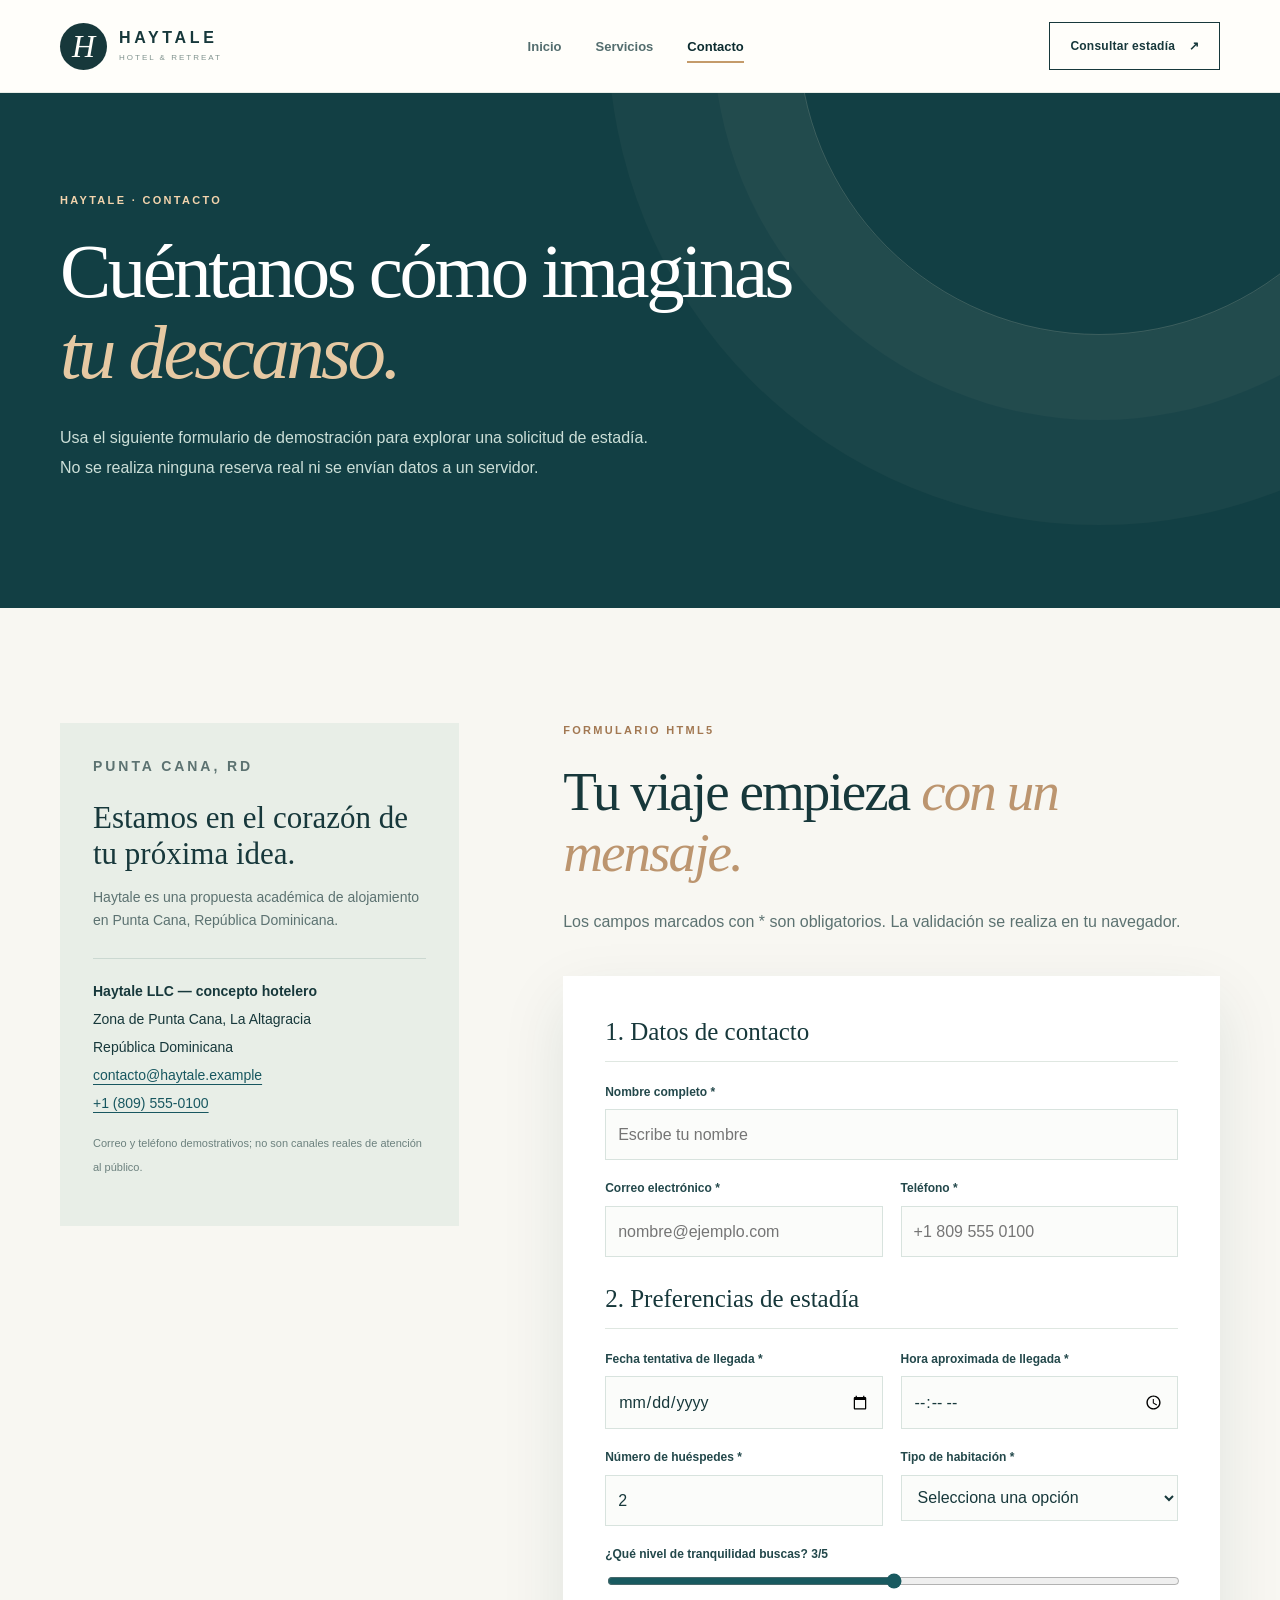
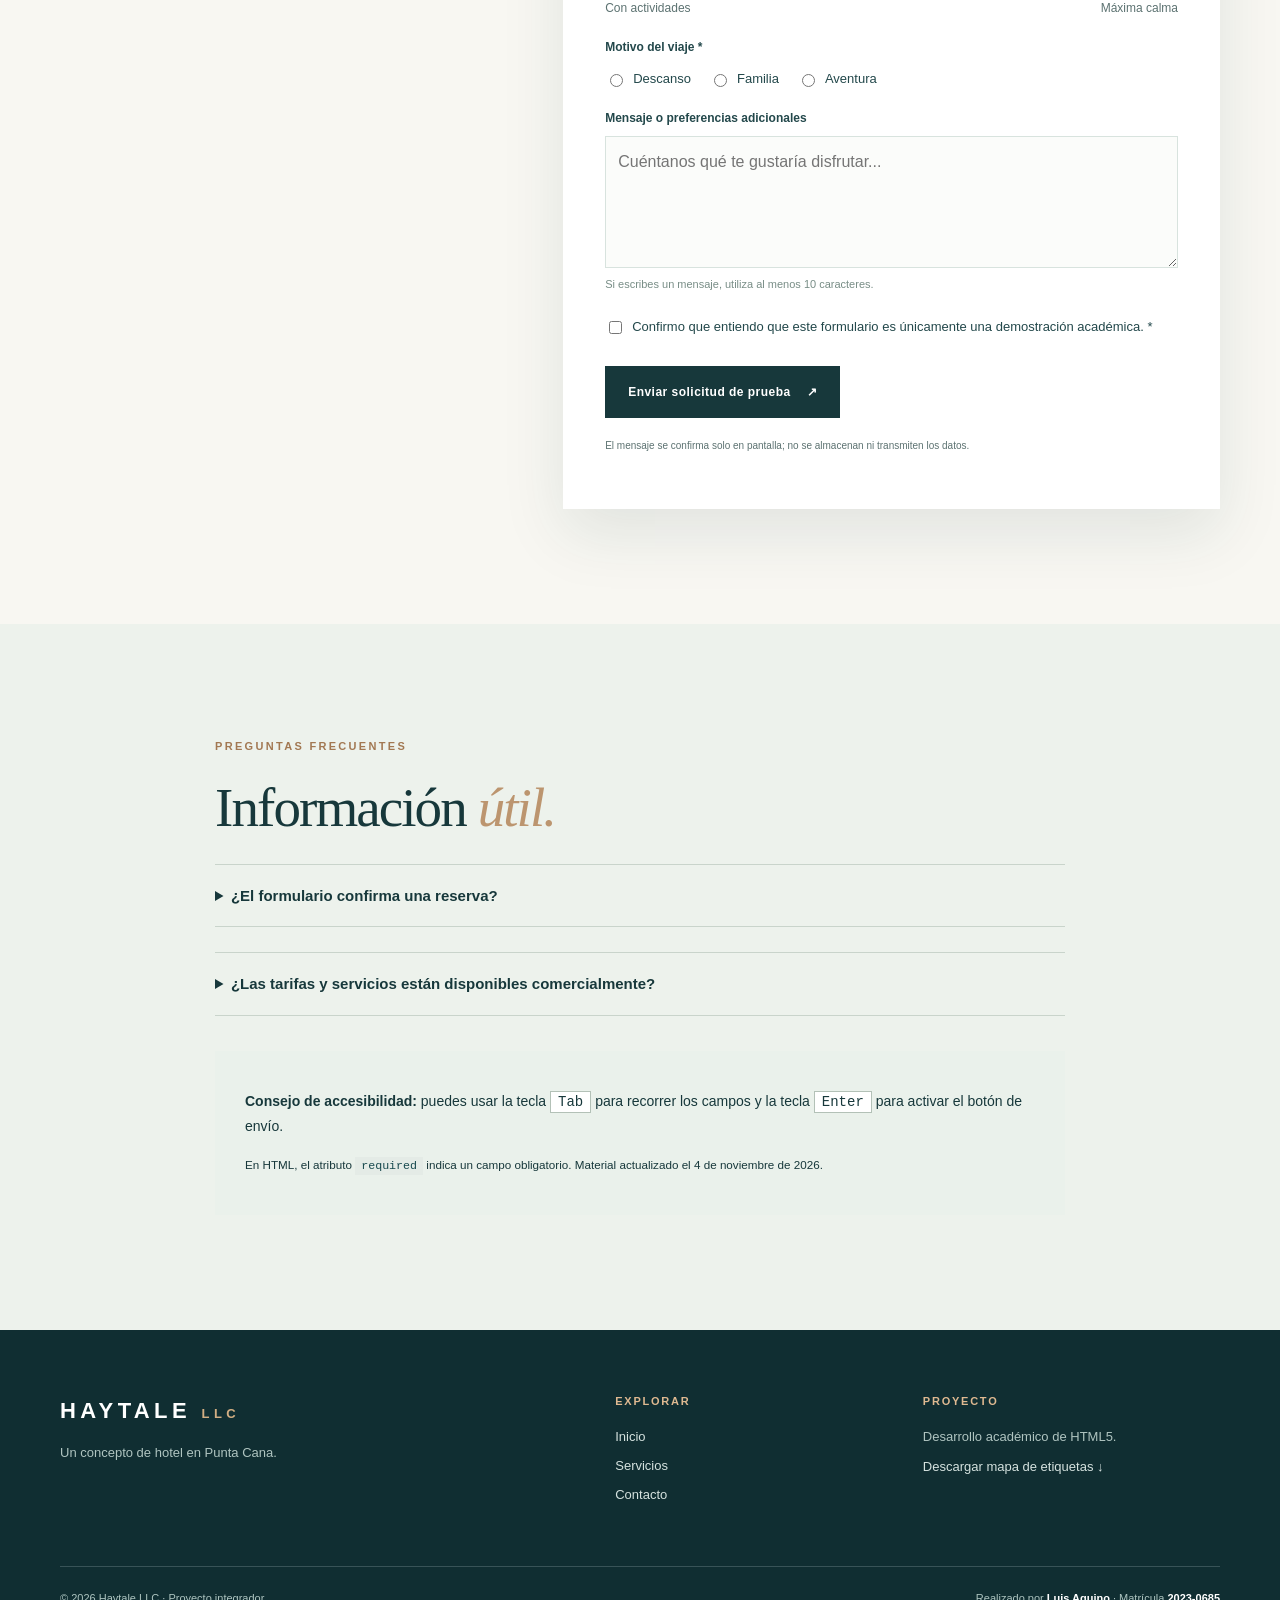
==== contacto.html @ 074941f6 "Implementar formulario HTML5 completo y validación nativa" ====
<!DOCTYPE html>
<html lang="es">
<head>
  <meta charset="UTF-8">
  <meta name="viewport" content="width=device-width, initial-scale=1.0">
  <meta name="description" content="Conoce la ubicación conceptual de Haytale LLC en Punta Cana y completa un formulario HTML5 de solicitud de estadía de demostración.">
  <title>Contacto y solicitudes | Haytale LLC</title>
  <link rel="icon" href="assets/favicon.svg" type="image/svg+xml">
  <link rel="stylesheet" href="styles.css">
  <script src="script.js" defer></script>
</head>
<body>
  <a class="skip-link" href="#contenido">Saltar al contenido</a>
  <header class="site-header">
    <div class="header-inner container">
      <a class="brand" href="index.html" aria-label="Haytale LLC, ir al inicio">
        <span class="brand-mark" aria-hidden="true">H</span>
        <span class="brand-words"><span>HAYTALE</span><small>HOTEL &amp; RETREAT</small></span>
      </a>
      <nav aria-label="Navegación principal">
        <ul class="nav-list">
          <li><a href="index.html">Inicio</a></li>
          <li><a href="servicios.html">Servicios</a></li>
          <li><a href="contacto.html" aria-current="page">Contacto</a></li>
        </ul>
      </nav>
      <a class="header-cta" href="contacto.html#solicitud">Consultar estadía <span aria-hidden="true">↗</span></a>
    </div>
  </header>

  <main id="contenido">
    <section class="page-hero" aria-labelledby="titulo-contacto">
      <div class="container">
        <p class="eyebrow eyebrow-light">HAYTALE · CONTACTO</p>
        <h1 id="titulo-contacto">Cuéntanos cómo imaginas<br><em>tu descanso.</em></h1>
        <p>Usa el siguiente formulario de demostración para explorar una solicitud de estadía. No se realiza ninguna reserva real ni se envían datos a un servidor.</p>
      </div>
    </section>

    <section class="section-pad" id="solicitud" aria-labelledby="titulo-solicitud">
      <div class="container contact-layout">
        <aside class="contact-aside" aria-labelledby="titulo-datos">
          <p class="eyebrow">PUNTA CANA, RD</p>
          <h2 id="titulo-datos">Estamos en el corazón de tu próxima idea.</h2>
          <p>Haytale es una propuesta académica de alojamiento en Punta Cana, República Dominicana.</p>
          <address>
            <strong>Haytale LLC — concepto hotelero</strong><br>
            Zona de Punta Cana, La Altagracia<br>
            República Dominicana<br>
            <a href="mailto:contacto@haytale.example">contacto@haytale.example</a><br>
            <a href="tel:+18095550100">+1 (809) 555-0100</a>
          </address>
          <p><small>Correo y teléfono demostrativos; no son canales reales de atención al público.</small></p>
        </aside>

        <div>
          <p class="eyebrow">FORMULARIO HTML5</p>
          <h2 class="section-title" id="titulo-solicitud">Tu viaje empieza <em>con un mensaje.</em></h2>
          <p class="section-lead">Los campos marcados con * son obligatorios. La validación se realiza en tu navegador.</p>
          <form class="contact-form" id="formulario-contacto" method="get">
            <fieldset>
              <legend>1. Datos de contacto</legend>
              <div class="form-grid">
                <div class="field full">
                  <label for="nombre">Nombre completo *</label>
                  <input type="text" id="nombre" name="nombre" required minlength="3" maxlength="80" autocomplete="name" placeholder="Escribe tu nombre">
                </div>
                <div class="field">
                  <label for="correo">Correo electrónico *</label>
                  <input type="email" id="correo" name="correo" required autocomplete="email" placeholder="nombre@ejemplo.com">
                </div>
                <div class="field">
                  <label for="telefono">Teléfono *</label>
                  <input type="tel" id="telefono" name="telefono" required pattern="[0-9()+ .-]{7,20}" title="Escribe de 7 a 20 caracteres: números, espacios, paréntesis, puntos, guiones o signo +." autocomplete="tel" placeholder="+1 809 555 0100">
                </div>
              </div>
            </fieldset>

            <fieldset>
              <legend>2. Preferencias de estadía</legend>
              <div class="form-grid">
                <div class="field">
                  <label for="fecha">Fecha tentativa de llegada *</label>
                  <input type="date" id="fecha" name="fecha" required min="2026-11-04">
                </div>
                <div class="field">
                  <label for="hora">Hora aproximada de llegada *</label>
                  <input type="time" id="hora" name="hora" required>
                </div>
                <div class="field">
                  <label for="personas">Número de huéspedes *</label>
                  <input type="number" id="personas" name="personas" required min="1" max="12" value="2">
                </div>
                <div class="field">
                  <label for="habitacion">Tipo de habitación *</label>
                  <select id="habitacion" name="habitacion" required>
                    <option value="">Selecciona una opción</option>
                    <optgroup label="Habitaciones">
                      <option value="clasica">Clásica</option>
                      <option value="vista">Con vista</option>
                    </optgroup>
                    <optgroup label="Espacios familiares">
                      <option value="suite">Suite familiar</option>
                    </optgroup>
                  </select>
                </div>
                <div class="field full">
                  <label for="tranquilidad">¿Qué nivel de tranquilidad buscas? <output id="valor-tranquilidad" for="tranquilidad">3</output>/5</label>
                  <input type="range" id="tranquilidad" name="tranquilidad" min="1" max="5" step="1" value="3">
                  <div class="range-row"><span>Con actividades</span><span>Máxima calma</span></div>
                </div>
                <div class="field full">
                  <span class="field-label">Motivo del viaje *</span>
                  <div class="choice-row">
                    <label for="motivo-descanso"><input type="radio" id="motivo-descanso" name="motivo" value="descanso" required> Descanso</label>
                    <label for="motivo-familia"><input type="radio" id="motivo-familia" name="motivo" value="familia"> Familia</label>
                    <label for="motivo-aventura"><input type="radio" id="motivo-aventura" name="motivo" value="aventura"> Aventura</label>
                  </div>
                </div>
                <div class="field full">
                  <label for="mensaje">Mensaje o preferencias adicionales</label>
                  <textarea id="mensaje" name="mensaje" rows="4" minlength="10" placeholder="Cuéntanos qué te gustaría disfrutar... "></textarea>
                  <span class="field-hint">Si escribes un mensaje, utiliza al menos 10 caracteres.</span>
                </div>
                <div class="field full">
                  <div class="choice-row"><label for="acepto"><input type="checkbox" id="acepto" name="acepto" required> Confirmo que entiendo que este formulario es únicamente una demostración académica. *</label></div>
                </div>
              </div>
            </fieldset>
            <button class="button button-dark" type="submit">Enviar solicitud de prueba <span aria-hidden="true">↗</span></button>
            <p class="form-notice"><small>El mensaje se confirma solo en pantalla; no se almacenan ni transmiten los datos.</small></p>
            <p class="form-status" id="estado-formulario" role="status" aria-live="polite" hidden></p>
          </form>
        </div>
      </div>
    </section>

    <section class="section-pad muted-band" aria-labelledby="titulo-ayuda">
      <div class="container contact-faq">
        <p class="eyebrow">PREGUNTAS FRECUENTES</p>
        <h2 class="section-title" id="titulo-ayuda">Información <em>útil.</em></h2>
        <details>
          <summary>¿El formulario confirma una reserva?</summary>
          <p>No. Este sitio es una demostración académica y su formulario únicamente muestra una confirmación local.</p>
        </details>
        <details>
          <summary>¿Las tarifas y servicios están disponibles comercialmente?</summary>
          <p>No se anuncian tarifas ni disponibilidad real. El contenido describe un concepto de hotel.</p>
        </details>
        <div class="reading-note">
          <p><strong>Consejo de accesibilidad:</strong> puedes usar la tecla <kbd>Tab</kbd> para recorrer los campos y la tecla <kbd>Enter</kbd> para activar el botón de envío.</p>
          <p><small>En HTML, el atributo <code>required</code> indica un campo obligatorio. Material actualizado el <time datetime="2026-11-04">4 de noviembre de 2026</time>.</small></p>
        </div>
      </div>
    </section>
  </main>

  <footer class="site-footer">
    <div class="container footer-top">
      <div><p class="footer-brand">HAYTALE <span>LLC</span></p><p>Un concepto de hotel en Punta Cana.</p></div>
      <div><p class="footer-heading">Explorar</p><a href="index.html">Inicio</a><a href="servicios.html">Servicios</a><a href="contacto.html">Contacto</a></div>
      <div><p class="footer-heading">Proyecto</p><p>Desarrollo académico de HTML5.</p><a href="README.md" download="Mapa-de-etiquetas-Haytale.md">Descargar mapa de etiquetas ↓</a></div>
    </div>
    <div class="container footer-bottom"><small>© 2026 Haytale LLC · Proyecto integrador</small><small>Realizado por <strong>Luis Aquino</strong> · Matrícula <strong>2023-0685</strong></small></div>
  </footer>
</body>
</html>
---- styles.css ----
:root{--ink:#17383b;--ink-deep:#0c2c30;--sea:#195a60;--aqua:#a9c7bf;--sand:#e6c9a3;--sand-light:#f3e3ce;--cream:#f8f7f2;--paper:#fffefa;--muted:#5c7271;--line:#dfe7e1;--shadow:0 24px 60px rgba(23,56,59,.10)}
*{box-sizing:border-box}
html{scroll-behavior:smooth}
body{margin:0;background:var(--cream);color:var(--ink);font-family:Arial,Helvetica,sans-serif;font-size:16px;line-height:1.7;-webkit-font-smoothing:antialiased}
img{display:block;max-width:100%}
a{color:inherit;text-decoration:none}
button,input,select,textarea{font:inherit}
:focus-visible{outline:3px solid #bd8d52;outline-offset:4px}
.container{width:min(1160px,calc(100% - 48px));margin-inline:auto}
.skip-link{position:absolute;left:12px;top:-80px;background:#fff;padding:10px 16px;z-index:1000}
.skip-link:focus{top:10px}
.site-header{background:var(--paper);position:relative;z-index:10;border-bottom:1px solid #e7ede7}
.header-inner{display:flex;align-items:center;justify-content:space-between;min-height:92px;gap:30px}
.brand{display:flex;align-items:center;gap:12px;flex-shrink:0}
.brand-mark{width:47px;height:47px;display:grid;place-items:center;color:var(--paper);background:var(--ink);border-radius:50%;font:italic 32px Georgia,serif}
.brand-words{display:grid;gap:0;line-height:1.1;letter-spacing:.23em;font-weight:700;font-size:16px}
.brand-words small{font-weight:500;letter-spacing:.25em;color:#81938f;font-size:8px;margin-top:7px}
.nav-list{list-style:none;display:flex;gap:34px;padding:0;margin:0;align-items:center}
.nav-list a{font-size:13px;font-weight:700;color:#536d6e;position:relative;padding:12px 0;transition:color .2s}
.nav-list a:hover,.nav-list a[aria-current="page"]{color:var(--ink-deep)}
.nav-list a[aria-current="page"]:after{position:absolute;bottom:3px;left:0;right:0;height:2px;content:"";background:#c49b6a}
.header-cta{padding:13px 20px;border:1px solid var(--ink);font-size:12px;font-weight:700;letter-spacing:.02em;white-space:nowrap;transition:.2s}
.header-cta:hover{background:var(--ink);color:white}
.header-cta span,.button span,.text-link span{margin-left:10px}
.hero{position:relative;overflow:hidden;color:white}
.hero-home{min-height:700px;display:flex;align-items:center;background:#32717b}
.hero-scene{position:absolute;width:100%;height:100%;object-fit:cover;inset:0}
.hero-shade{position:absolute;inset:0;background:linear-gradient(90deg,rgba(4,37,43,.85) 0%,rgba(5,43,48,.62) 45%,rgba(4,43,45,.1) 100%),linear-gradient(0deg,rgba(5,32,35,.34),transparent 45%)}
.hero-content{position:relative;z-index:1;padding-block:110px 145px}
.eyebrow{text-transform:uppercase;letter-spacing:.21em;font-size:11px;font-weight:800;color:#a27852;margin:0 0 23px;line-height:1.45}
.eyebrow-light{color:#f3d4ad}
.eyebrow-line{width:26px;height:1px;background:currentColor;display:inline-block;vertical-align:middle;margin-right:10px}
.hero h1,.page-hero h1{font:normal clamp(50px,6.8vw,92px)/1.05 Georgia,'Times New Roman',serif;letter-spacing:-.045em;max-width:940px;margin:0 0 30px}
.hero h1 em,.section-title em,.philosophy-panel h2 em,.closing-inner h2 em,.page-hero h1 em{font-weight:400;color:var(--sand);font-style:italic}
.hero-description{max-width:485px;color:#f0f6ee;font-size:16px;line-height:1.9;margin-bottom:35px}
.hero-actions{display:flex;gap:35px;align-items:center;flex-wrap:wrap}
.button{display:inline-flex;justify-content:center;align-items:center;gap:6px;min-height:52px;padding:14px 23px;font-size:12px;font-weight:800;letter-spacing:.04em;transition:transform .2s,background .2s}
.button:hover{transform:translateY(-3px)}
.button-sand{background:var(--sand);color:#193738}
.button-sand:hover{background:#f6d9b4}
.button-dark{background:var(--ink);color:#fff;border:0;cursor:pointer}
.button-dark:hover{background:#2c646b}
.text-link{display:inline-block;font-weight:800;color:var(--ink);font-size:13px;border-bottom:1px solid #c59f75;padding-bottom:6px}
.text-link-light{color:#fff;border-color:#f0d8b7}
.hero-bottom{position:absolute;z-index:2;left:0;right:0;bottom:28px;display:flex;justify-content:space-between;gap:20px;font-size:10px;font-weight:800;letter-spacing:.21em;color:#eff4eb}
.dot{display:inline-block;width:7px;height:7px;border-radius:50%;background:#e6c9a3;margin-right:8px}
.section-pad{padding-block:115px}
.intro-grid{display:grid;grid-template-columns:1fr 1fr;gap:12%}
.section-title{font:normal clamp(37px,4.3vw,61px)/1.1 Georgia,'Times New Roman',serif;letter-spacing:-.035em;margin:0}
.section-title em{color:#bc956f}
.intro-copy p{color:var(--muted);font-size:15px;line-height:1.95;margin:0 0 20px}
.intro-copy mark{background:#f5e4c9;color:var(--ink);padding:2px 4px}
.intro-copy .text-link{margin-top:8px}
.features-section{background:#eef2ec}
.section-heading-row{display:flex;justify-content:space-between;align-items:end;gap:30px;margin-bottom:42px}
.section-side-note{max-width:240px;color:var(--muted);font-size:14px;margin:0 0 9px}
.experience-grid{display:grid;grid-template-columns:repeat(3,1fr);gap:23px}
.experience-card{background:var(--paper);box-shadow:0 8px 30px rgba(17,53,54,.045);transition:transform .2s}
.experience-card:hover{transform:translateY(-5px)}
.experience-card figure{position:relative;overflow:hidden;margin:0;aspect-ratio:1.3}
.experience-card img{height:100%;width:100%;object-fit:cover;transition:transform .3s}
.experience-card:hover img{transform:scale(1.04)}
.experience-card figcaption{position:absolute;bottom:16px;left:18px;background:#fffef4;color:var(--ink);padding:5px 12px;font-size:10px;font-weight:800;letter-spacing:.1em}
.card-body{padding:25px 27px 28px}
.card-body h3{font:normal 24px Georgia,serif;margin:0 0 8px}
.card-body p{color:var(--muted);font-size:14px;margin:0 0 24px;min-height:74px}
.card-body a{font-size:12px;font-weight:800;color:#2a6b72}
.card-body a span{padding-left:8px}
.philosophy-section{background:#faf8f2}
.philosophy-grid{display:grid;grid-template-columns:1.2fr .8fr;min-height:470px}
.philosophy-panel{background:var(--ink);color:#f9f4e8;padding:68px 65px}
.philosophy-panel h2{font:normal clamp(37px,4.2vw,60px)/1.13 Georgia,serif;letter-spacing:-.03em;margin:0 0 38px}
.philosophy-panel blockquote{margin:0;border-left:2px solid #bd9364;padding-left:22px}
.philosophy-panel blockquote p{font:italic 22px/1.55 Georgia,serif;margin:0 0 16px;color:#fff6e8}
.philosophy-panel blockquote footer{color:#c9ddda;font-size:12px}
.philosophy-aside{background:#e5eae3;padding:67px 52px}
.aside-ornament{display:block;font-size:32px;color:#aa946b;margin-bottom:24px}
.philosophy-aside h3{font:normal 27px Georgia,serif;line-height:1.3;margin:0 0 13px}
.philosophy-aside p{font-size:14px;color:var(--muted)}
details{border-top:1px solid #c9d4cb;border-bottom:1px solid #c9d4cb;margin-top:25px;padding:12px 0}
summary{cursor:pointer;font-size:13px;font-weight:800;color:var(--ink)}
details p{margin-bottom:0}
.update-note{margin-top:24px}
.journey-grid{display:grid;grid-template-columns:1fr .85fr;gap:12%;align-items:center}
.journey-grid>div>p:not(.eyebrow){color:var(--muted)}
.journey-list{counter-reset:step;list-style:none;padding:0;margin:28px 0 0}
.journey-list>li{position:relative;padding:16px 0 17px 50px;border-bottom:1px solid var(--line);font-size:14px;color:var(--muted);counter-increment:step}
.journey-list>li:before{content:"0" counter(step);position:absolute;left:0;top:16px;font:normal 21px Georgia,serif;color:#b89066}
.journey-list ul{padding-left:20px;margin-top:8px;list-style:disc}
.audio-card{background:#e6efea;padding:55px 47px;box-shadow:var(--shadow)}
.audio-icon{display:grid;place-items:center;width:56px;height:56px;border:1px solid #81a8a5;border-radius:50%;font-size:26px;margin-bottom:31px}
.audio-card h3{font:normal 33px Georgia,serif;margin:0 0 16px}
.audio-card p{font-size:14px;color:var(--muted)}
.audio-card audio{width:100%;margin:21px 0 8px}
.audio-card small{font-size:11px;color:var(--muted)}
.location-section{background:#f0f3ee}
.location-grid{display:grid;grid-template-columns:.85fr 1.15fr;gap:11%;align-items:center}
.location-grid p:not(.eyebrow){color:var(--muted);font-size:15px;line-height:1.9;margin:24px 0}
.map-frame{padding:10px;background:#fff;box-shadow:var(--shadow)}
.map-frame iframe{width:100%;height:345px;border:0;display:block}
.closing-cta{background:var(--ink-deep);color:#fff;text-align:center;padding-block:85px}
.closing-inner h2{font:normal clamp(36px,5vw,62px)/1.1 Georgia,serif;margin:0 auto 30px;max-width:760px}
.site-footer{background:#102e32;color:#d5e2df}
.footer-top{display:grid;grid-template-columns:2fr 1fr 1.2fr;gap:60px;padding-block:62px 53px}
.footer-brand{font-size:22px;letter-spacing:.2em;font-weight:800;margin:0 0 12px;color:#fff}
.footer-brand span{color:#d2ae83;font-size:13px}
.footer-top p:not(.footer-brand):not(.footer-heading){font-size:13px;color:#afc4c0;margin:8px 0}
.footer-heading{text-transform:uppercase;letter-spacing:.16em;font-size:11px;font-weight:800;color:#dfb991;margin:0 0 15px}
.footer-top a{display:block;color:#d5e2df;font-size:13px;margin:7px 0}
.footer-top a:hover{color:#f1cfa5}
.footer-bottom{border-top:1px solid #385357;display:flex;justify-content:space-between;gap:18px;padding-block:22px}
.footer-bottom small{font-size:11px;color:#adc4c0}
.footer-bottom strong{color:#fff}
.page-hero{position:relative;background:#123f44;overflow:hidden;color:#fff;padding-block:100px 110px}
.page-hero:before{content:"";position:absolute;width:600px;height:600px;top:-360px;right:-120px;border:1px solid rgba(247,235,210,.18);border-radius:50%;box-shadow:0 0 0 85px rgba(244,218,180,.035),0 0 0 190px rgba(244,218,180,.035)}
.page-hero>.container{position:relative}
.page-hero h1{font-size:clamp(46px,6vw,78px);max-width:840px}
.page-hero p:not(.eyebrow){max-width:610px;color:#ccdfd8;font-size:16px;line-height:1.85}
.section-lead{color:var(--muted);max-width:680px;margin:25px 0 40px}
.split-feature{display:grid;grid-template-columns:1fr 1fr;align-items:center;gap:8%;margin-bottom:72px}
.split-feature.reverse .split-visual{order:2}
.split-feature .split-visual{background:#dcece7;min-height:300px}
.split-feature img{width:100%;height:370px;object-fit:cover}
.split-feature h3{font:normal clamp(30px,3.2vw,43px)/1.13 Georgia,serif;margin:0 0 19px}
.split-feature p{color:var(--muted);font-size:15px;line-height:1.9}
.mini-pills{list-style:none;padding:0;margin:22px 0;display:flex;gap:8px;flex-wrap:wrap}
.mini-pills li{background:#edf1eb;border:1px solid #dde7dd;font-size:11px;font-weight:800;letter-spacing:.04em;padding:8px 11px}
.muted-band{background:#edf2ec}
.comparison-table-wrap{overflow-x:auto;background:#fff;box-shadow:var(--shadow)}
.comparison-table{width:100%;border-collapse:collapse;min-width:680px;font-size:14px;text-align:left}
.comparison-table caption{text-align:left;caption-side:top;padding:20px 25px;font-size:12px;color:#577370;background:#e1ece6}
.comparison-table th,.comparison-table td{border-bottom:1px solid #e5ece8;padding:16px 18px;vertical-align:middle}
.comparison-table thead th{background:#163f43;color:#fff;font-size:12px;letter-spacing:.04em}
.comparison-table tbody th[scope="row"]{font-weight:800;color:#17494e}
.comparison-table tbody th[scope="rowgroup"]{background:#eaf2ec;font:normal 21px Georgia,serif}
.comparison-table tbody tr:hover{background:#f7faf6}
.comparison-table tfoot td{background:#eef3ec;color:#526a68;font-size:12px;font-weight:700}
.note-box{padding:21px 25px;background:#fff9ed;border-left:3px solid #c49b6a;margin-top:22px;color:#6d675b;font-size:13px}
.definition-grid{display:grid;grid-template-columns:repeat(3,1fr);gap:18px;margin-top:35px}
.definition-grid>div{background:#fff;padding:30px 27px;border-top:3px solid #bc986d}
.definition-grid dt{font:normal 22px Georgia,serif;margin-bottom:11px}
.definition-grid dd{margin:0;color:var(--muted);font-size:14px}
.tips-grid{display:grid;grid-template-columns:1.15fr .85fr;gap:9%}
.tips-card{padding:32px;background:var(--ink);color:#dbe8e1}
.tips-card h3{font:normal 26px Georgia,serif;color:#fff;margin:0 0 14px}
.tips-card p{font-size:14px}
.tips-card pre{white-space:pre-wrap;background:#0b2b2e;padding:18px;font:12px/1.7 monospace;color:#bce1d7;overflow-x:auto}
.tips-grid p{color:var(--muted)}
.contact-layout{display:grid;grid-template-columns:.85fr 1.4fr;gap:9%;align-items:start}
.contact-aside{background:#e8eee7;padding:33px}
.contact-aside h2{font:normal 31px Georgia,serif;margin:0 0 14px}
.contact-aside p{font-size:14px;color:var(--muted)}
.contact-aside address{font-style:normal;border-top:1px solid #cbd8d1;padding-top:18px;margin-top:25px;font-size:14px;line-height:2}
.contact-aside address a{color:#185760;text-decoration:underline;text-underline-offset:4px}
.contact-aside small{color:#6c817e;font-size:11px}
.contact-form{background:#fff;padding:42px;box-shadow:var(--shadow)}
.contact-form fieldset{border:0;padding:0;margin:0 0 28px;min-width:0}
.contact-form legend{display:block;font:normal 25px Georgia,serif;border-bottom:1px solid var(--line);padding:0 0 15px;width:100%;margin-bottom:20px;color:var(--ink)}
.form-grid{display:grid;grid-template-columns:repeat(2,minmax(0,1fr));gap:18px}
.field{display:flex;flex-direction:column;gap:7px;min-width:0}
.field.full{grid-column:1 / -1}
.field label,.field-label{font-size:12px;font-weight:800;color:#23484b}
.field input:not([type="radio"]):not([type="checkbox"]):not([type="range"]),.field select,.field textarea{width:100%;min-height:46px;border:1px solid #d8e3de;background:#fbfcfa;border-radius:0;padding:11px 12px;color:#17383b;outline-offset:1px}
.field textarea{resize:vertical;min-height:120px}
.field input:focus,.field select:focus,.field textarea:focus{border-color:#438187}
.field-hint{font-size:11px;color:#788d86}
.choice-row{display:flex;gap:18px;flex-wrap:wrap;margin-top:4px}
.choice-row label{font-size:13px;font-weight:500;display:flex;align-items:center;gap:7px;cursor:pointer}
.choice-row input{accent-color:#195a60}
.field input[type="range"]{width:100%;accent-color:#195a60}
.range-row{display:flex;justify-content:space-between;font-size:12px;color:var(--muted)}
.form-notice{font-size:12px;color:var(--muted);padding-top:5px}
.form-status{padding:14px 17px;margin-top:20px;background:#dff2e8;border-left:3px solid #277553;font-size:13px;color:#1a5d43}
.form-status[hidden]{display:none}
.contact-faq{max-width:850px;margin-inline:auto}
.contact-faq details{padding:18px 0}
.contact-faq summary{font-size:15px}
.contact-faq details p{color:var(--muted);font-size:14px}
.reading-note{background:#eaf1eb;padding:25px 30px;margin-top:35px;font-size:14px}
.reading-note code,.tips-grid code{background:#e4ebe6;padding:2px 6px;color:#17494e}
.reading-note kbd{font-family:monospace;border:1px solid #b3c1b7;padding:2px 7px;background:#fff}
@media(max-width:960px){.header-cta{display:none}.intro-grid,.journey-grid,.location-grid,.contact-layout{gap:6%}.philosophy-panel{padding:50px}.philosophy-aside{padding:50px 35px}.footer-top{gap:30px}}
@media(max-width:720px){.container{width:min(100% - 34px,580px)}.header-inner{flex-direction:column;min-height:auto;padding-block:17px 13px;gap:14px}.nav-list{gap:28px}.nav-list a{font-size:13px}.hero-home{min-height:640px}.hero-content{padding-block:96px 112px}.hero h1{font-size:clamp(46px,11vw,70px)}.hero-description{font-size:14px}.hero-bottom{font-size:9px}.section-pad{padding-block:73px}.intro-grid,.philosophy-grid,.journey-grid,.location-grid,.tips-grid,.contact-layout{grid-template-columns:1fr;gap:35px}.experience-grid{grid-template-columns:1fr;max-width:540px;margin-inline:auto}.section-heading-row{display:block}.section-side-note{margin-top:21px}.experience-card figure{aspect-ratio:1.6}.card-body p{min-height:0}.philosophy-panel,.philosophy-aside{padding:40px 28px}.audio-card{padding:38px 28px}.footer-top{grid-template-columns:1fr 1fr;gap:28px}.footer-top>div:first-child{grid-column:1/-1}.footer-bottom{flex-direction:column;gap:5px}.page-hero{padding-block:70px 80px}.split-feature,.split-feature.reverse{grid-template-columns:1fr;gap:28px}.split-feature.reverse .split-visual{order:0}.split-feature img{height:300px}.definition-grid{grid-template-columns:1fr}.contact-form{padding:25px}.form-grid{grid-template-columns:1fr}.form-grid .field.full{grid-column:auto}}
@media(prefers-reduced-motion:reduce){html{scroll-behavior:auto}.experience-card,.experience-card img,.button{transition:none}}
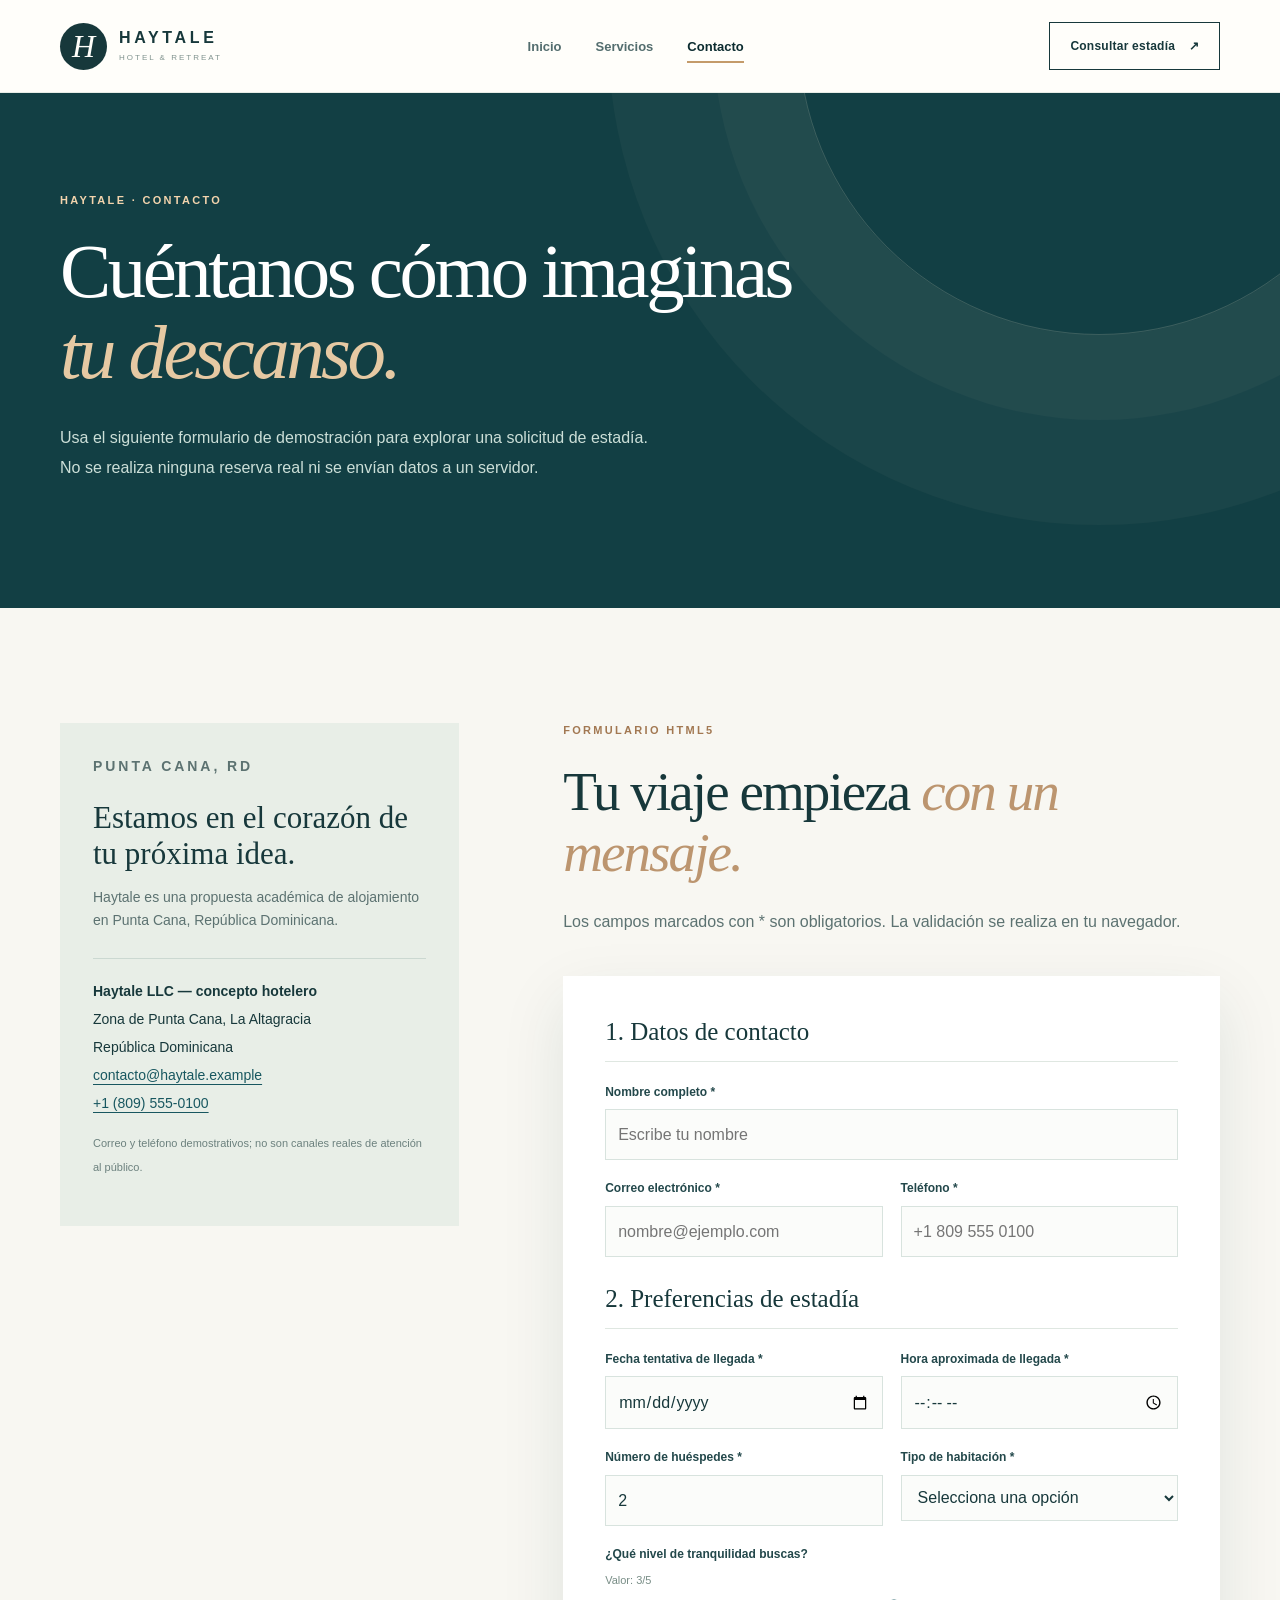
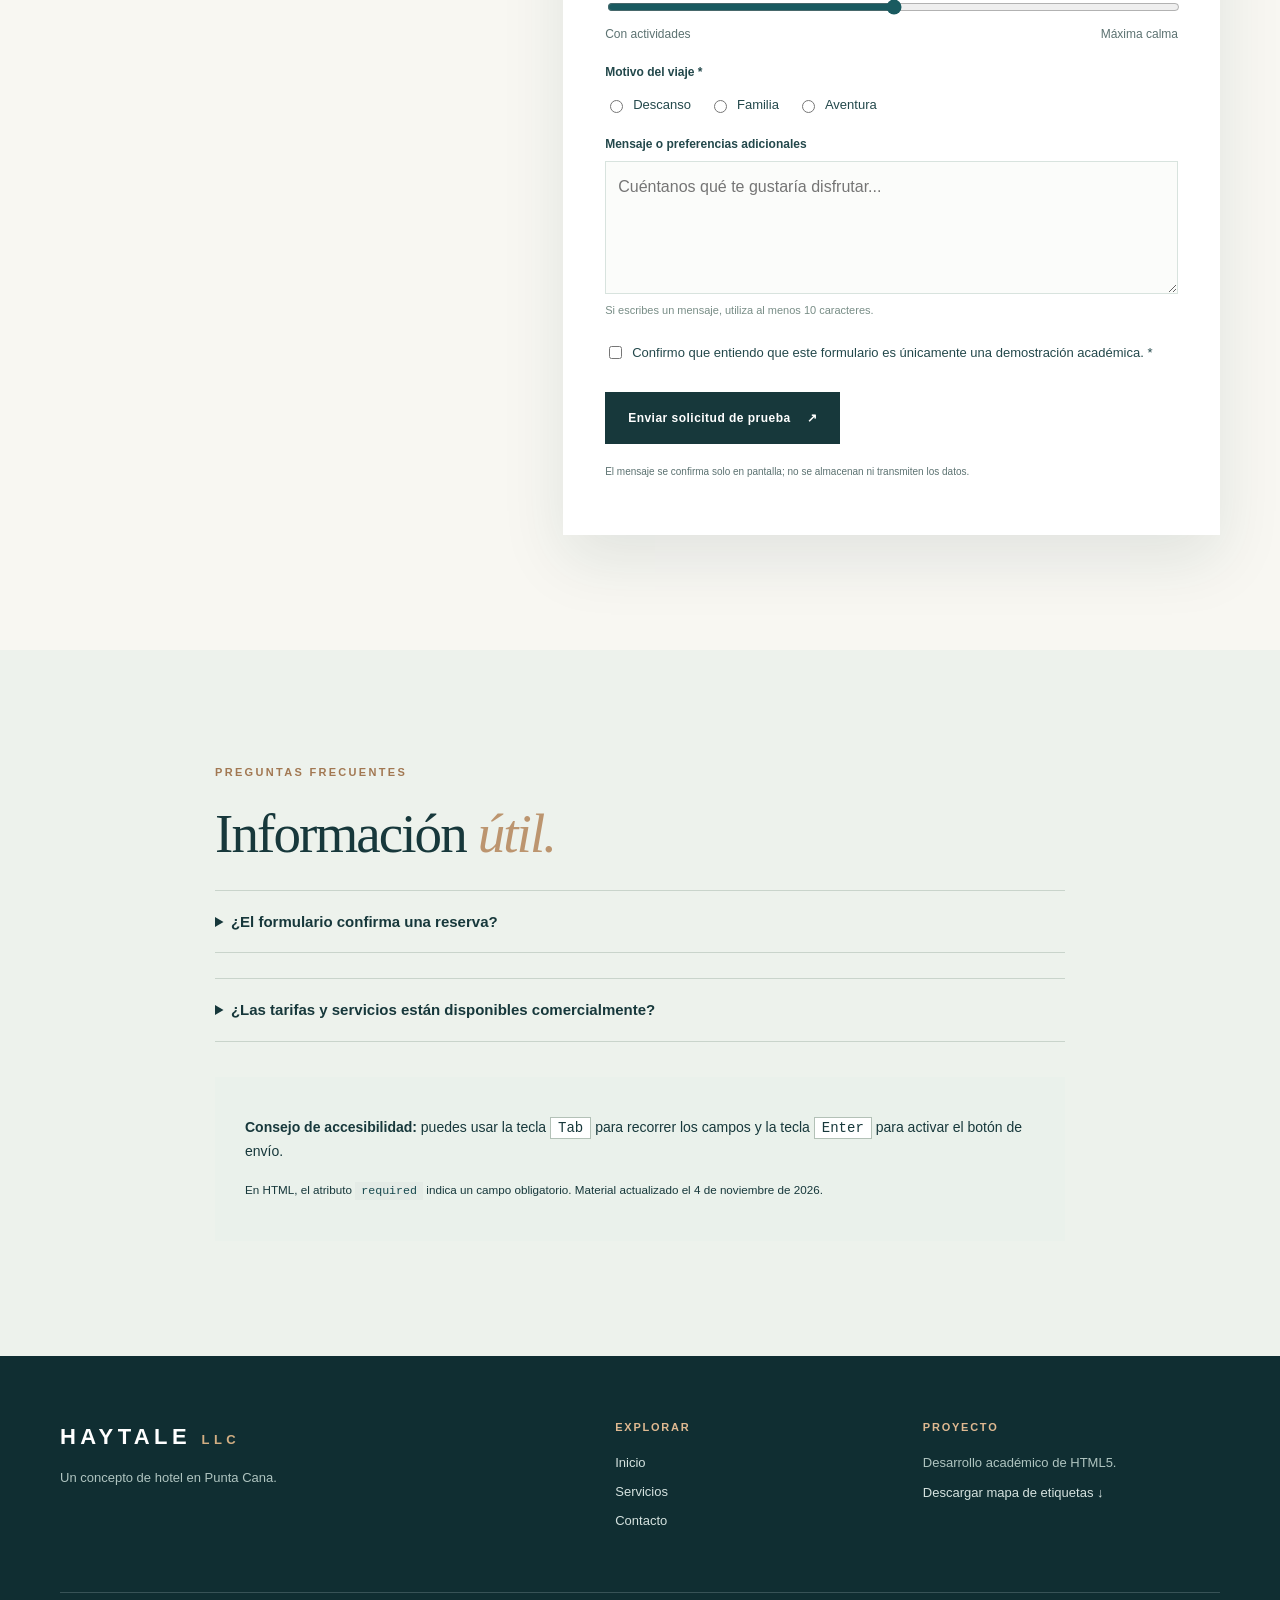
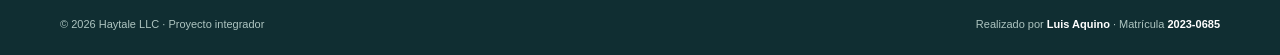
==== commit 54399240: "Corregir la asociación label y output según W3C" ====
--- a/contacto.html
+++ b/contacto.html
@@ -105,7 +105,8 @@
                   </select>
                 </div>
                 <div class="field full">
-                  <label for="tranquilidad">¿Qué nivel de tranquilidad buscas? <output id="valor-tranquilidad" for="tranquilidad">3</output>/5</label>
+                  <label for="tranquilidad">¿Qué nivel de tranquilidad buscas?</label>
+                  <span class="field-hint">Valor: <output id="valor-tranquilidad" for="tranquilidad">3</output>/5</span>
                   <input type="range" id="tranquilidad" name="tranquilidad" min="1" max="5" step="1" value="3">
                   <div class="range-row"><span>Con actividades</span><span>Máxima calma</span></div>
                 </div>
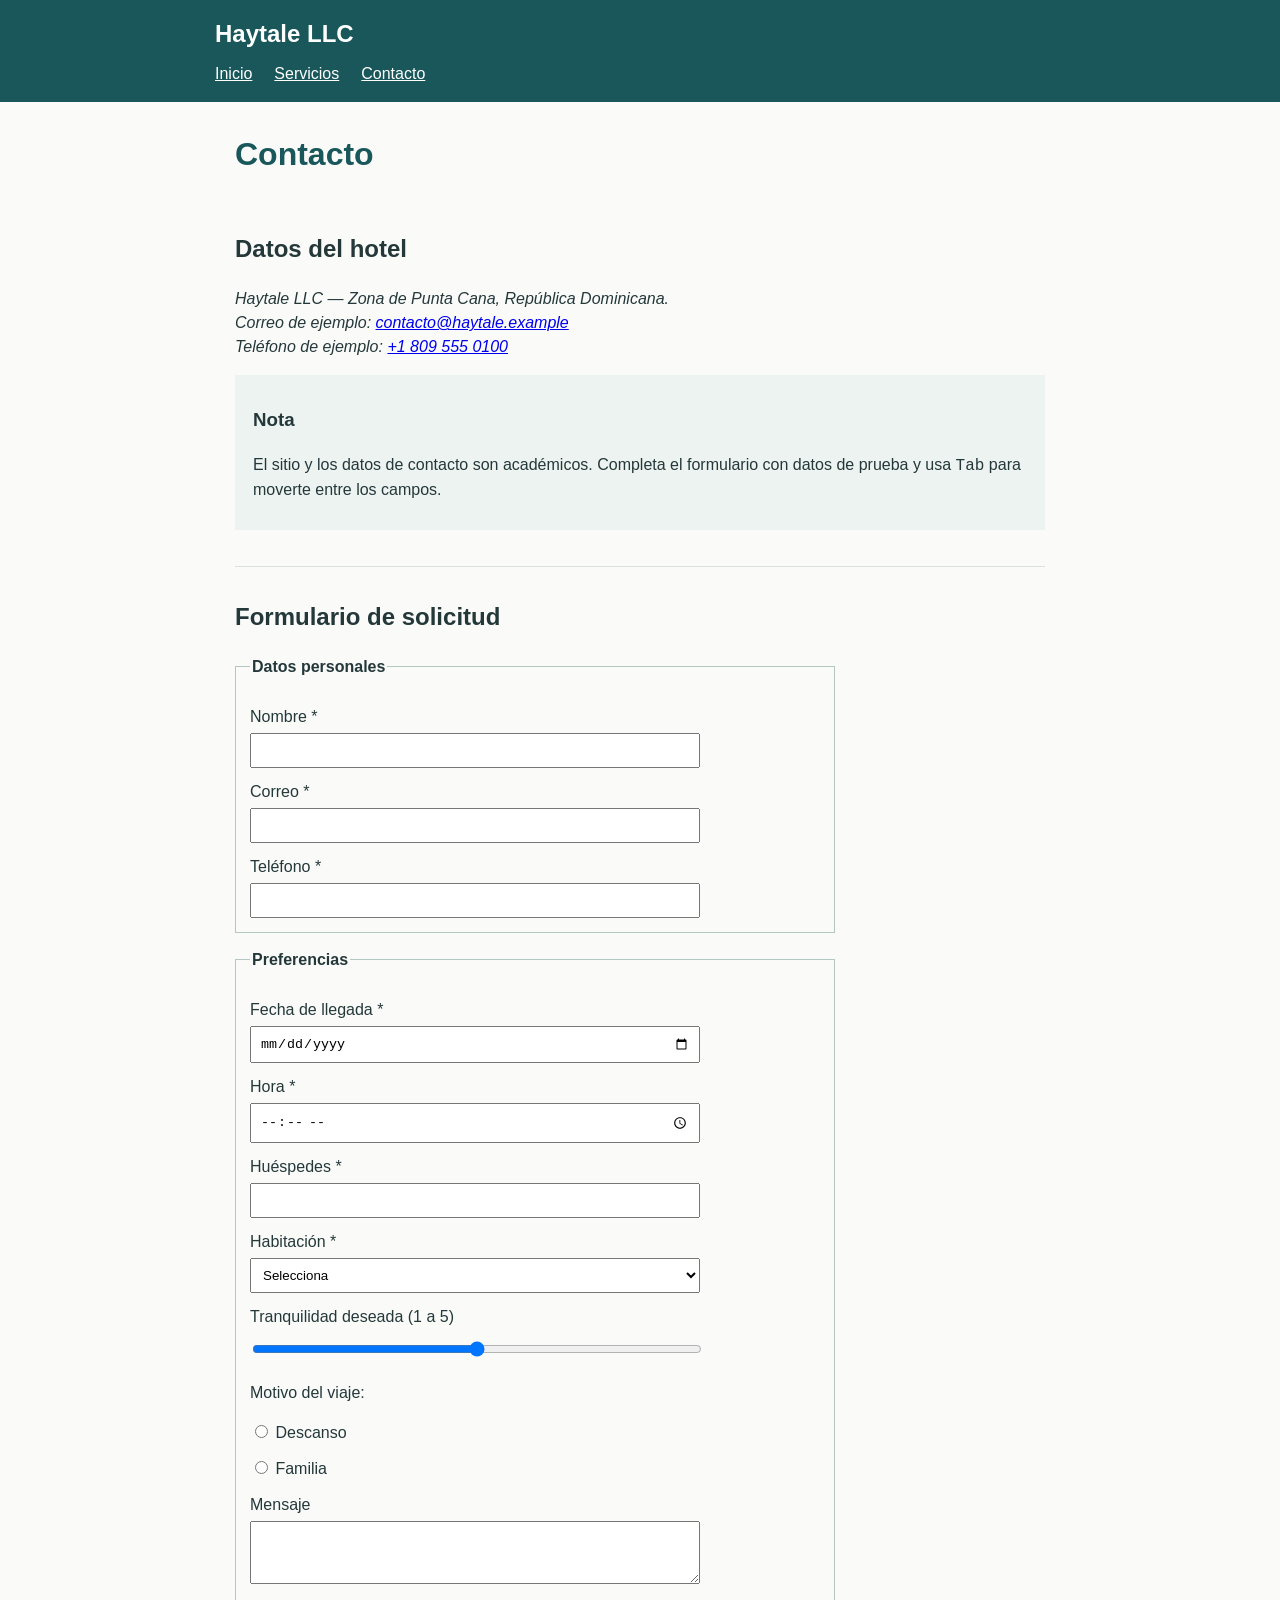
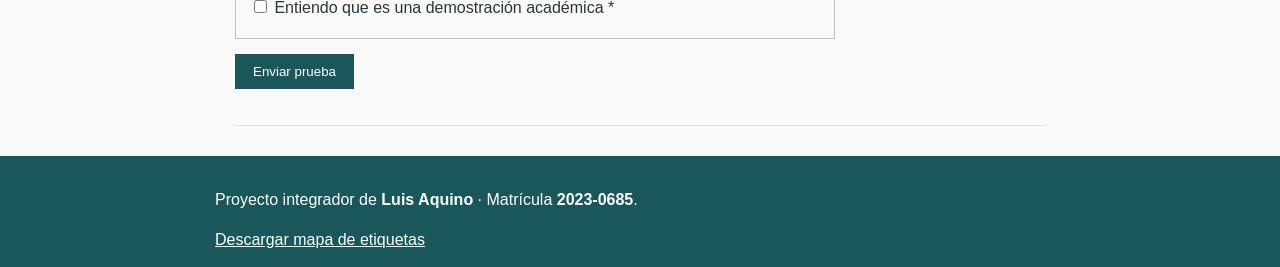
==== commit c8ea4a4f: "Simplificar las tres páginas y conservar la rúbrica HTML5" ====
--- a/contacto.html
+++ b/contacto.html
@@ -3,166 +3,95 @@
 <head>
   <meta charset="UTF-8">
   <meta name="viewport" content="width=device-width, initial-scale=1.0">
-  <meta name="description" content="Conoce la ubicación conceptual de Haytale LLC en Punta Cana y completa un formulario HTML5 de solicitud de estadía de demostración.">
-  <title>Contacto y solicitudes | Haytale LLC</title>
-  <link rel="icon" href="assets/favicon.svg" type="image/svg+xml">
+  <meta name="description" content="Información de contacto y formulario HTML5 de Haytale LLC.">
+  <title>Contacto | Haytale LLC</title>
   <link rel="stylesheet" href="styles.css">
   <script src="script.js" defer></script>
 </head>
 <body>
-  <a class="skip-link" href="#contenido">Saltar al contenido</a>
-  <header class="site-header">
-    <div class="header-inner container">
-      <a class="brand" href="index.html" aria-label="Haytale LLC, ir al inicio">
-        <span class="brand-mark" aria-hidden="true">H</span>
-        <span class="brand-words"><span>HAYTALE</span><small>HOTEL &amp; RETREAT</small></span>
-      </a>
-      <nav aria-label="Navegación principal">
-        <ul class="nav-list">
-          <li><a href="index.html">Inicio</a></li>
-          <li><a href="servicios.html">Servicios</a></li>
-          <li><a href="contacto.html" aria-current="page">Contacto</a></li>
-        </ul>
-      </nav>
-      <a class="header-cta" href="contacto.html#solicitud">Consultar estadía <span aria-hidden="true">↗</span></a>
-    </div>
+  <header>
+    <p class="marca">Haytale LLC</p>
+    <nav aria-label="Menú principal">
+      <a href="index.html">Inicio</a>
+      <a href="servicios.html">Servicios</a>
+      <a href="contacto.html">Contacto</a>
+    </nav>
   </header>
 
-  <main id="contenido">
-    <section class="page-hero" aria-labelledby="titulo-contacto">
-      <div class="container">
-        <p class="eyebrow eyebrow-light">HAYTALE · CONTACTO</p>
-        <h1 id="titulo-contacto">Cuéntanos cómo imaginas<br><em>tu descanso.</em></h1>
-        <p>Usa el siguiente formulario de demostración para explorar una solicitud de estadía. No se realiza ninguna reserva real ni se envían datos a un servidor.</p>
-      </div>
+  <main>
+    <h1>Contacto</h1>
+    <section>
+      <h2>Datos del hotel</h2>
+      <address>
+        Haytale LLC — Zona de Punta Cana, República Dominicana.<br>
+        Correo de ejemplo: <a href="mailto:contacto@haytale.example">contacto@haytale.example</a><br>
+        Teléfono de ejemplo: <a href="tel:+18095550100">+1 809 555 0100</a>
+      </address>
+      <aside>
+        <h3>Nota</h3>
+        <p>El sitio y los datos de contacto son académicos. Completa el formulario con datos de prueba y usa <kbd>Tab</kbd> para moverte entre los campos.</p>
+      </aside>
     </section>
 
-    <section class="section-pad" id="solicitud" aria-labelledby="titulo-solicitud">
-      <div class="container contact-layout">
-        <aside class="contact-aside" aria-labelledby="titulo-datos">
-          <p class="eyebrow">PUNTA CANA, RD</p>
-          <h2 id="titulo-datos">Estamos en el corazón de tu próxima idea.</h2>
-          <p>Haytale es una propuesta académica de alojamiento en Punta Cana, República Dominicana.</p>
-          <address>
-            <strong>Haytale LLC — concepto hotelero</strong><br>
-            Zona de Punta Cana, La Altagracia<br>
-            República Dominicana<br>
-            <a href="mailto:contacto@haytale.example">contacto@haytale.example</a><br>
-            <a href="tel:+18095550100">+1 (809) 555-0100</a>
-          </address>
-          <p><small>Correo y teléfono demostrativos; no son canales reales de atención al público.</small></p>
-        </aside>
+    <section id="formulario">
+      <h2>Formulario de solicitud</h2>
+      <form id="solicitud">
+        <fieldset>
+          <legend>Datos personales</legend>
+          <label for="nombre">Nombre *</label>
+          <input id="nombre" name="nombre" type="text" required minlength="3">
 
-        <div>
-          <p class="eyebrow">FORMULARIO HTML5</p>
-          <h2 class="section-title" id="titulo-solicitud">Tu viaje empieza <em>con un mensaje.</em></h2>
-          <p class="section-lead">Los campos marcados con * son obligatorios. La validación se realiza en tu navegador.</p>
-          <form class="contact-form" id="formulario-contacto" method="get">
-            <fieldset>
-              <legend>1. Datos de contacto</legend>
-              <div class="form-grid">
-                <div class="field full">
-                  <label for="nombre">Nombre completo *</label>
-                  <input type="text" id="nombre" name="nombre" required minlength="3" maxlength="80" autocomplete="name" placeholder="Escribe tu nombre">
-                </div>
-                <div class="field">
-                  <label for="correo">Correo electrónico *</label>
-                  <input type="email" id="correo" name="correo" required autocomplete="email" placeholder="nombre@ejemplo.com">
-                </div>
-                <div class="field">
-                  <label for="telefono">Teléfono *</label>
-                  <input type="tel" id="telefono" name="telefono" required pattern="[0-9()+ .-]{7,20}" title="Escribe de 7 a 20 caracteres: números, espacios, paréntesis, puntos, guiones o signo +." autocomplete="tel" placeholder="+1 809 555 0100">
-                </div>
-              </div>
-            </fieldset>
+          <label for="correo">Correo *</label>
+          <input id="correo" name="correo" type="email" required>
 
-            <fieldset>
-              <legend>2. Preferencias de estadía</legend>
-              <div class="form-grid">
-                <div class="field">
-                  <label for="fecha">Fecha tentativa de llegada *</label>
-                  <input type="date" id="fecha" name="fecha" required min="2026-11-04">
-                </div>
-                <div class="field">
-                  <label for="hora">Hora aproximada de llegada *</label>
-                  <input type="time" id="hora" name="hora" required>
-                </div>
-                <div class="field">
-                  <label for="personas">Número de huéspedes *</label>
-                  <input type="number" id="personas" name="personas" required min="1" max="12" value="2">
-                </div>
-                <div class="field">
-                  <label for="habitacion">Tipo de habitación *</label>
-                  <select id="habitacion" name="habitacion" required>
-                    <option value="">Selecciona una opción</option>
-                    <optgroup label="Habitaciones">
-                      <option value="clasica">Clásica</option>
-                      <option value="vista">Con vista</option>
-                    </optgroup>
-                    <optgroup label="Espacios familiares">
-                      <option value="suite">Suite familiar</option>
-                    </optgroup>
-                  </select>
-                </div>
-                <div class="field full">
-                  <label for="tranquilidad">¿Qué nivel de tranquilidad buscas?</label>
-                  <span class="field-hint">Valor: <output id="valor-tranquilidad" for="tranquilidad">3</output>/5</span>
-                  <input type="range" id="tranquilidad" name="tranquilidad" min="1" max="5" step="1" value="3">
-                  <div class="range-row"><span>Con actividades</span><span>Máxima calma</span></div>
-                </div>
-                <div class="field full">
-                  <span class="field-label">Motivo del viaje *</span>
-                  <div class="choice-row">
-                    <label for="motivo-descanso"><input type="radio" id="motivo-descanso" name="motivo" value="descanso" required> Descanso</label>
-                    <label for="motivo-familia"><input type="radio" id="motivo-familia" name="motivo" value="familia"> Familia</label>
-                    <label for="motivo-aventura"><input type="radio" id="motivo-aventura" name="motivo" value="aventura"> Aventura</label>
-                  </div>
-                </div>
-                <div class="field full">
-                  <label for="mensaje">Mensaje o preferencias adicionales</label>
-                  <textarea id="mensaje" name="mensaje" rows="4" minlength="10" placeholder="Cuéntanos qué te gustaría disfrutar... "></textarea>
-                  <span class="field-hint">Si escribes un mensaje, utiliza al menos 10 caracteres.</span>
-                </div>
-                <div class="field full">
-                  <div class="choice-row"><label for="acepto"><input type="checkbox" id="acepto" name="acepto" required> Confirmo que entiendo que este formulario es únicamente una demostración académica. *</label></div>
-                </div>
-              </div>
-            </fieldset>
-            <button class="button button-dark" type="submit">Enviar solicitud de prueba <span aria-hidden="true">↗</span></button>
-            <p class="form-notice"><small>El mensaje se confirma solo en pantalla; no se almacenan ni transmiten los datos.</small></p>
-            <p class="form-status" id="estado-formulario" role="status" aria-live="polite" hidden></p>
-          </form>
-        </div>
-      </div>
-    </section>
+          <label for="telefono">Teléfono *</label>
+          <input id="telefono" name="telefono" type="tel" required pattern="[0-9()+ .-]{7,20}" title="Entre 7 y 20 caracteres, usando números y símbolos telefónicos.">
+        </fieldset>
 
-    <section class="section-pad muted-band" aria-labelledby="titulo-ayuda">
-      <div class="container contact-faq">
-        <p class="eyebrow">PREGUNTAS FRECUENTES</p>
-        <h2 class="section-title" id="titulo-ayuda">Información <em>útil.</em></h2>
-        <details>
-          <summary>¿El formulario confirma una reserva?</summary>
-          <p>No. Este sitio es una demostración académica y su formulario únicamente muestra una confirmación local.</p>
-        </details>
-        <details>
-          <summary>¿Las tarifas y servicios están disponibles comercialmente?</summary>
-          <p>No se anuncian tarifas ni disponibilidad real. El contenido describe un concepto de hotel.</p>
-        </details>
-        <div class="reading-note">
-          <p><strong>Consejo de accesibilidad:</strong> puedes usar la tecla <kbd>Tab</kbd> para recorrer los campos y la tecla <kbd>Enter</kbd> para activar el botón de envío.</p>
-          <p><small>En HTML, el atributo <code>required</code> indica un campo obligatorio. Material actualizado el <time datetime="2026-11-04">4 de noviembre de 2026</time>.</small></p>
-        </div>
-      </div>
+        <fieldset>
+          <legend>Preferencias</legend>
+          <label for="fecha">Fecha de llegada *</label>
+          <input id="fecha" name="fecha" type="date" required>
+
+          <label for="hora">Hora *</label>
+          <input id="hora" name="hora" type="time" required>
+
+          <label for="personas">Huéspedes *</label>
+          <input id="personas" name="personas" type="number" min="1" max="12" required>
+
+          <label for="habitacion">Habitación *</label>
+          <select id="habitacion" name="habitacion" required>
+            <option value="">Selecciona</option>
+            <optgroup label="Habitaciones">
+              <option value="clasica">Clásica</option>
+              <option value="vista">Con vista</option>
+            </optgroup>
+            <optgroup label="Familiares">
+              <option value="suite">Suite</option>
+            </optgroup>
+          </select>
+
+          <label for="tranquilidad">Tranquilidad deseada (1 a 5)</label>
+          <input id="tranquilidad" name="tranquilidad" type="range" min="1" max="5" value="3">
+
+          <p>Motivo del viaje:</p>
+          <label for="descanso"><input id="descanso" name="motivo" type="radio" value="descanso" required> Descanso</label>
+          <label for="familia"><input id="familia" name="motivo" type="radio" value="familia"> Familia</label>
+
+          <label for="mensaje">Mensaje</label>
+          <textarea id="mensaje" name="mensaje" rows="3" minlength="10"></textarea>
+
+          <label for="acepto"><input id="acepto" name="acepto" type="checkbox" required> Entiendo que es una demostración académica *</label>
+        </fieldset>
+        <button type="submit">Enviar prueba</button>
+        <p id="resultado" role="status" aria-live="polite"></p>
+      </form>
     </section>
   </main>
 
-  <footer class="site-footer">
-    <div class="container footer-top">
-      <div><p class="footer-brand">HAYTALE <span>LLC</span></p><p>Un concepto de hotel en Punta Cana.</p></div>
-      <div><p class="footer-heading">Explorar</p><a href="index.html">Inicio</a><a href="servicios.html">Servicios</a><a href="contacto.html">Contacto</a></div>
-      <div><p class="footer-heading">Proyecto</p><p>Desarrollo académico de HTML5.</p><a href="README.md" download="Mapa-de-etiquetas-Haytale.md">Descargar mapa de etiquetas ↓</a></div>
-    </div>
-    <div class="container footer-bottom"><small>© 2026 Haytale LLC · Proyecto integrador</small><small>Realizado por <strong>Luis Aquino</strong> · Matrícula <strong>2023-0685</strong></small></div>
+  <footer>
+    <p>Proyecto integrador de <strong>Luis Aquino</strong> · Matrícula <strong>2023-0685</strong>.</p>
+    <a href="README.md" download>Descargar mapa de etiquetas</a>
   </footer>
 </body>
 </html>
--- a/styles.css
+++ b/styles.css
@@ -1,184 +1,34 @@
-:root{--ink:#17383b;--ink-deep:#0c2c30;--sea:#195a60;--aqua:#a9c7bf;--sand:#e6c9a3;--sand-light:#f3e3ce;--cream:#f8f7f2;--paper:#fffefa;--muted:#5c7271;--line:#dfe7e1;--shadow:0 24px 60px rgba(23,56,59,.10)}
-*{box-sizing:border-box}
-html{scroll-behavior:smooth}
-body{margin:0;background:var(--cream);color:var(--ink);font-family:Arial,Helvetica,sans-serif;font-size:16px;line-height:1.7;-webkit-font-smoothing:antialiased}
-img{display:block;max-width:100%}
-a{color:inherit;text-decoration:none}
-button,input,select,textarea{font:inherit}
-:focus-visible{outline:3px solid #bd8d52;outline-offset:4px}
-.container{width:min(1160px,calc(100% - 48px));margin-inline:auto}
-.skip-link{position:absolute;left:12px;top:-80px;background:#fff;padding:10px 16px;z-index:1000}
-.skip-link:focus{top:10px}
-.site-header{background:var(--paper);position:relative;z-index:10;border-bottom:1px solid #e7ede7}
-.header-inner{display:flex;align-items:center;justify-content:space-between;min-height:92px;gap:30px}
-.brand{display:flex;align-items:center;gap:12px;flex-shrink:0}
-.brand-mark{width:47px;height:47px;display:grid;place-items:center;color:var(--paper);background:var(--ink);border-radius:50%;font:italic 32px Georgia,serif}
-.brand-words{display:grid;gap:0;line-height:1.1;letter-spacing:.23em;font-weight:700;font-size:16px}
-.brand-words small{font-weight:500;letter-spacing:.25em;color:#81938f;font-size:8px;margin-top:7px}
-.nav-list{list-style:none;display:flex;gap:34px;padding:0;margin:0;align-items:center}
-.nav-list a{font-size:13px;font-weight:700;color:#536d6e;position:relative;padding:12px 0;transition:color .2s}
-.nav-list a:hover,.nav-list a[aria-current="page"]{color:var(--ink-deep)}
-.nav-list a[aria-current="page"]:after{position:absolute;bottom:3px;left:0;right:0;height:2px;content:"";background:#c49b6a}
-.header-cta{padding:13px 20px;border:1px solid var(--ink);font-size:12px;font-weight:700;letter-spacing:.02em;white-space:nowrap;transition:.2s}
-.header-cta:hover{background:var(--ink);color:white}
-.header-cta span,.button span,.text-link span{margin-left:10px}
-.hero{position:relative;overflow:hidden;color:white}
-.hero-home{min-height:700px;display:flex;align-items:center;background:#32717b}
-.hero-scene{position:absolute;width:100%;height:100%;object-fit:cover;inset:0}
-.hero-shade{position:absolute;inset:0;background:linear-gradient(90deg,rgba(4,37,43,.85) 0%,rgba(5,43,48,.62) 45%,rgba(4,43,45,.1) 100%),linear-gradient(0deg,rgba(5,32,35,.34),transparent 45%)}
-.hero-content{position:relative;z-index:1;padding-block:110px 145px}
-.eyebrow{text-transform:uppercase;letter-spacing:.21em;font-size:11px;font-weight:800;color:#a27852;margin:0 0 23px;line-height:1.45}
-.eyebrow-light{color:#f3d4ad}
-.eyebrow-line{width:26px;height:1px;background:currentColor;display:inline-block;vertical-align:middle;margin-right:10px}
-.hero h1,.page-hero h1{font:normal clamp(50px,6.8vw,92px)/1.05 Georgia,'Times New Roman',serif;letter-spacing:-.045em;max-width:940px;margin:0 0 30px}
-.hero h1 em,.section-title em,.philosophy-panel h2 em,.closing-inner h2 em,.page-hero h1 em{font-weight:400;color:var(--sand);font-style:italic}
-.hero-description{max-width:485px;color:#f0f6ee;font-size:16px;line-height:1.9;margin-bottom:35px}
-.hero-actions{display:flex;gap:35px;align-items:center;flex-wrap:wrap}
-.button{display:inline-flex;justify-content:center;align-items:center;gap:6px;min-height:52px;padding:14px 23px;font-size:12px;font-weight:800;letter-spacing:.04em;transition:transform .2s,background .2s}
-.button:hover{transform:translateY(-3px)}
-.button-sand{background:var(--sand);color:#193738}
-.button-sand:hover{background:#f6d9b4}
-.button-dark{background:var(--ink);color:#fff;border:0;cursor:pointer}
-.button-dark:hover{background:#2c646b}
-.text-link{display:inline-block;font-weight:800;color:var(--ink);font-size:13px;border-bottom:1px solid #c59f75;padding-bottom:6px}
-.text-link-light{color:#fff;border-color:#f0d8b7}
-.hero-bottom{position:absolute;z-index:2;left:0;right:0;bottom:28px;display:flex;justify-content:space-between;gap:20px;font-size:10px;font-weight:800;letter-spacing:.21em;color:#eff4eb}
-.dot{display:inline-block;width:7px;height:7px;border-radius:50%;background:#e6c9a3;margin-right:8px}
-.section-pad{padding-block:115px}
-.intro-grid{display:grid;grid-template-columns:1fr 1fr;gap:12%}
-.section-title{font:normal clamp(37px,4.3vw,61px)/1.1 Georgia,'Times New Roman',serif;letter-spacing:-.035em;margin:0}
-.section-title em{color:#bc956f}
-.intro-copy p{color:var(--muted);font-size:15px;line-height:1.95;margin:0 0 20px}
-.intro-copy mark{background:#f5e4c9;color:var(--ink);padding:2px 4px}
-.intro-copy .text-link{margin-top:8px}
-.features-section{background:#eef2ec}
-.section-heading-row{display:flex;justify-content:space-between;align-items:end;gap:30px;margin-bottom:42px}
-.section-side-note{max-width:240px;color:var(--muted);font-size:14px;margin:0 0 9px}
-.experience-grid{display:grid;grid-template-columns:repeat(3,1fr);gap:23px}
-.experience-card{background:var(--paper);box-shadow:0 8px 30px rgba(17,53,54,.045);transition:transform .2s}
-.experience-card:hover{transform:translateY(-5px)}
-.experience-card figure{position:relative;overflow:hidden;margin:0;aspect-ratio:1.3}
-.experience-card img{height:100%;width:100%;object-fit:cover;transition:transform .3s}
-.experience-card:hover img{transform:scale(1.04)}
-.experience-card figcaption{position:absolute;bottom:16px;left:18px;background:#fffef4;color:var(--ink);padding:5px 12px;font-size:10px;font-weight:800;letter-spacing:.1em}
-.card-body{padding:25px 27px 28px}
-.card-body h3{font:normal 24px Georgia,serif;margin:0 0 8px}
-.card-body p{color:var(--muted);font-size:14px;margin:0 0 24px;min-height:74px}
-.card-body a{font-size:12px;font-weight:800;color:#2a6b72}
-.card-body a span{padding-left:8px}
-.philosophy-section{background:#faf8f2}
-.philosophy-grid{display:grid;grid-template-columns:1.2fr .8fr;min-height:470px}
-.philosophy-panel{background:var(--ink);color:#f9f4e8;padding:68px 65px}
-.philosophy-panel h2{font:normal clamp(37px,4.2vw,60px)/1.13 Georgia,serif;letter-spacing:-.03em;margin:0 0 38px}
-.philosophy-panel blockquote{margin:0;border-left:2px solid #bd9364;padding-left:22px}
-.philosophy-panel blockquote p{font:italic 22px/1.55 Georgia,serif;margin:0 0 16px;color:#fff6e8}
-.philosophy-panel blockquote footer{color:#c9ddda;font-size:12px}
-.philosophy-aside{background:#e5eae3;padding:67px 52px}
-.aside-ornament{display:block;font-size:32px;color:#aa946b;margin-bottom:24px}
-.philosophy-aside h3{font:normal 27px Georgia,serif;line-height:1.3;margin:0 0 13px}
-.philosophy-aside p{font-size:14px;color:var(--muted)}
-details{border-top:1px solid #c9d4cb;border-bottom:1px solid #c9d4cb;margin-top:25px;padding:12px 0}
-summary{cursor:pointer;font-size:13px;font-weight:800;color:var(--ink)}
-details p{margin-bottom:0}
-.update-note{margin-top:24px}
-.journey-grid{display:grid;grid-template-columns:1fr .85fr;gap:12%;align-items:center}
-.journey-grid>div>p:not(.eyebrow){color:var(--muted)}
-.journey-list{counter-reset:step;list-style:none;padding:0;margin:28px 0 0}
-.journey-list>li{position:relative;padding:16px 0 17px 50px;border-bottom:1px solid var(--line);font-size:14px;color:var(--muted);counter-increment:step}
-.journey-list>li:before{content:"0" counter(step);position:absolute;left:0;top:16px;font:normal 21px Georgia,serif;color:#b89066}
-.journey-list ul{padding-left:20px;margin-top:8px;list-style:disc}
-.audio-card{background:#e6efea;padding:55px 47px;box-shadow:var(--shadow)}
-.audio-icon{display:grid;place-items:center;width:56px;height:56px;border:1px solid #81a8a5;border-radius:50%;font-size:26px;margin-bottom:31px}
-.audio-card h3{font:normal 33px Georgia,serif;margin:0 0 16px}
-.audio-card p{font-size:14px;color:var(--muted)}
-.audio-card audio{width:100%;margin:21px 0 8px}
-.audio-card small{font-size:11px;color:var(--muted)}
-.location-section{background:#f0f3ee}
-.location-grid{display:grid;grid-template-columns:.85fr 1.15fr;gap:11%;align-items:center}
-.location-grid p:not(.eyebrow){color:var(--muted);font-size:15px;line-height:1.9;margin:24px 0}
-.map-frame{padding:10px;background:#fff;box-shadow:var(--shadow)}
-.map-frame iframe{width:100%;height:345px;border:0;display:block}
-.closing-cta{background:var(--ink-deep);color:#fff;text-align:center;padding-block:85px}
-.closing-inner h2{font:normal clamp(36px,5vw,62px)/1.1 Georgia,serif;margin:0 auto 30px;max-width:760px}
-.site-footer{background:#102e32;color:#d5e2df}
-.footer-top{display:grid;grid-template-columns:2fr 1fr 1.2fr;gap:60px;padding-block:62px 53px}
-.footer-brand{font-size:22px;letter-spacing:.2em;font-weight:800;margin:0 0 12px;color:#fff}
-.footer-brand span{color:#d2ae83;font-size:13px}
-.footer-top p:not(.footer-brand):not(.footer-heading){font-size:13px;color:#afc4c0;margin:8px 0}
-.footer-heading{text-transform:uppercase;letter-spacing:.16em;font-size:11px;font-weight:800;color:#dfb991;margin:0 0 15px}
-.footer-top a{display:block;color:#d5e2df;font-size:13px;margin:7px 0}
-.footer-top a:hover{color:#f1cfa5}
-.footer-bottom{border-top:1px solid #385357;display:flex;justify-content:space-between;gap:18px;padding-block:22px}
-.footer-bottom small{font-size:11px;color:#adc4c0}
-.footer-bottom strong{color:#fff}
-.page-hero{position:relative;background:#123f44;overflow:hidden;color:#fff;padding-block:100px 110px}
-.page-hero:before{content:"";position:absolute;width:600px;height:600px;top:-360px;right:-120px;border:1px solid rgba(247,235,210,.18);border-radius:50%;box-shadow:0 0 0 85px rgba(244,218,180,.035),0 0 0 190px rgba(244,218,180,.035)}
-.page-hero>.container{position:relative}
-.page-hero h1{font-size:clamp(46px,6vw,78px);max-width:840px}
-.page-hero p:not(.eyebrow){max-width:610px;color:#ccdfd8;font-size:16px;line-height:1.85}
-.section-lead{color:var(--muted);max-width:680px;margin:25px 0 40px}
-.split-feature{display:grid;grid-template-columns:1fr 1fr;align-items:center;gap:8%;margin-bottom:72px}
-.split-feature.reverse .split-visual{order:2}
-.split-feature .split-visual{background:#dcece7;min-height:300px}
-.split-feature img{width:100%;height:370px;object-fit:cover}
-.split-feature h3{font:normal clamp(30px,3.2vw,43px)/1.13 Georgia,serif;margin:0 0 19px}
-.split-feature p{color:var(--muted);font-size:15px;line-height:1.9}
-.mini-pills{list-style:none;padding:0;margin:22px 0;display:flex;gap:8px;flex-wrap:wrap}
-.mini-pills li{background:#edf1eb;border:1px solid #dde7dd;font-size:11px;font-weight:800;letter-spacing:.04em;padding:8px 11px}
-.muted-band{background:#edf2ec}
-.comparison-table-wrap{overflow-x:auto;background:#fff;box-shadow:var(--shadow)}
-.comparison-table{width:100%;border-collapse:collapse;min-width:680px;font-size:14px;text-align:left}
-.comparison-table caption{text-align:left;caption-side:top;padding:20px 25px;font-size:12px;color:#577370;background:#e1ece6}
-.comparison-table th,.comparison-table td{border-bottom:1px solid #e5ece8;padding:16px 18px;vertical-align:middle}
-.comparison-table thead th{background:#163f43;color:#fff;font-size:12px;letter-spacing:.04em}
-.comparison-table tbody th[scope="row"]{font-weight:800;color:#17494e}
-.comparison-table tbody th[scope="rowgroup"]{background:#eaf2ec;font:normal 21px Georgia,serif}
-.comparison-table tbody tr:hover{background:#f7faf6}
-.comparison-table tfoot td{background:#eef3ec;color:#526a68;font-size:12px;font-weight:700}
-.note-box{padding:21px 25px;background:#fff9ed;border-left:3px solid #c49b6a;margin-top:22px;color:#6d675b;font-size:13px}
-.definition-grid{display:grid;grid-template-columns:repeat(3,1fr);gap:18px;margin-top:35px}
-.definition-grid>div{background:#fff;padding:30px 27px;border-top:3px solid #bc986d}
-.definition-grid dt{font:normal 22px Georgia,serif;margin-bottom:11px}
-.definition-grid dd{margin:0;color:var(--muted);font-size:14px}
-.tips-grid{display:grid;grid-template-columns:1.15fr .85fr;gap:9%}
-.tips-card{padding:32px;background:var(--ink);color:#dbe8e1}
-.tips-card h3{font:normal 26px Georgia,serif;color:#fff;margin:0 0 14px}
-.tips-card p{font-size:14px}
-.tips-card pre{white-space:pre-wrap;background:#0b2b2e;padding:18px;font:12px/1.7 monospace;color:#bce1d7;overflow-x:auto}
-.tips-grid p{color:var(--muted)}
-.contact-layout{display:grid;grid-template-columns:.85fr 1.4fr;gap:9%;align-items:start}
-.contact-aside{background:#e8eee7;padding:33px}
-.contact-aside h2{font:normal 31px Georgia,serif;margin:0 0 14px}
-.contact-aside p{font-size:14px;color:var(--muted)}
-.contact-aside address{font-style:normal;border-top:1px solid #cbd8d1;padding-top:18px;margin-top:25px;font-size:14px;line-height:2}
-.contact-aside address a{color:#185760;text-decoration:underline;text-underline-offset:4px}
-.contact-aside small{color:#6c817e;font-size:11px}
-.contact-form{background:#fff;padding:42px;box-shadow:var(--shadow)}
-.contact-form fieldset{border:0;padding:0;margin:0 0 28px;min-width:0}
-.contact-form legend{display:block;font:normal 25px Georgia,serif;border-bottom:1px solid var(--line);padding:0 0 15px;width:100%;margin-bottom:20px;color:var(--ink)}
-.form-grid{display:grid;grid-template-columns:repeat(2,minmax(0,1fr));gap:18px}
-.field{display:flex;flex-direction:column;gap:7px;min-width:0}
-.field.full{grid-column:1 / -1}
-.field label,.field-label{font-size:12px;font-weight:800;color:#23484b}
-.field input:not([type="radio"]):not([type="checkbox"]):not([type="range"]),.field select,.field textarea{width:100%;min-height:46px;border:1px solid #d8e3de;background:#fbfcfa;border-radius:0;padding:11px 12px;color:#17383b;outline-offset:1px}
-.field textarea{resize:vertical;min-height:120px}
-.field input:focus,.field select:focus,.field textarea:focus{border-color:#438187}
-.field-hint{font-size:11px;color:#788d86}
-.choice-row{display:flex;gap:18px;flex-wrap:wrap;margin-top:4px}
-.choice-row label{font-size:13px;font-weight:500;display:flex;align-items:center;gap:7px;cursor:pointer}
-.choice-row input{accent-color:#195a60}
-.field input[type="range"]{width:100%;accent-color:#195a60}
-.range-row{display:flex;justify-content:space-between;font-size:12px;color:var(--muted)}
-.form-notice{font-size:12px;color:var(--muted);padding-top:5px}
-.form-status{padding:14px 17px;margin-top:20px;background:#dff2e8;border-left:3px solid #277553;font-size:13px;color:#1a5d43}
-.form-status[hidden]{display:none}
-.contact-faq{max-width:850px;margin-inline:auto}
-.contact-faq details{padding:18px 0}
-.contact-faq summary{font-size:15px}
-.contact-faq details p{color:var(--muted);font-size:14px}
-.reading-note{background:#eaf1eb;padding:25px 30px;margin-top:35px;font-size:14px}
-.reading-note code,.tips-grid code{background:#e4ebe6;padding:2px 6px;color:#17494e}
-.reading-note kbd{font-family:monospace;border:1px solid #b3c1b7;padding:2px 7px;background:#fff}
-@media(max-width:960px){.header-cta{display:none}.intro-grid,.journey-grid,.location-grid,.contact-layout{gap:6%}.philosophy-panel{padding:50px}.philosophy-aside{padding:50px 35px}.footer-top{gap:30px}}
-@media(max-width:720px){.container{width:min(100% - 34px,580px)}.header-inner{flex-direction:column;min-height:auto;padding-block:17px 13px;gap:14px}.nav-list{gap:28px}.nav-list a{font-size:13px}.hero-home{min-height:640px}.hero-content{padding-block:96px 112px}.hero h1{font-size:clamp(46px,11vw,70px)}.hero-description{font-size:14px}.hero-bottom{font-size:9px}.section-pad{padding-block:73px}.intro-grid,.philosophy-grid,.journey-grid,.location-grid,.tips-grid,.contact-layout{grid-template-columns:1fr;gap:35px}.experience-grid{grid-template-columns:1fr;max-width:540px;margin-inline:auto}.section-heading-row{display:block}.section-side-note{margin-top:21px}.experience-card figure{aspect-ratio:1.6}.card-body p{min-height:0}.philosophy-panel,.philosophy-aside{padding:40px 28px}.audio-card{padding:38px 28px}.footer-top{grid-template-columns:1fr 1fr;gap:28px}.footer-top>div:first-child{grid-column:1/-1}.footer-bottom{flex-direction:column;gap:5px}.page-hero{padding-block:70px 80px}.split-feature,.split-feature.reverse{grid-template-columns:1fr;gap:28px}.split-feature.reverse .split-visual{order:0}.split-feature img{height:300px}.definition-grid{grid-template-columns:1fr}.contact-form{padding:25px}.form-grid{grid-template-columns:1fr}.form-grid .field.full{grid-column:auto}}
-@media(prefers-reduced-motion:reduce){html{scroll-behavior:auto}.experience-card,.experience-card img,.button{transition:none}}
+* { box-sizing: border-box; }
+body { margin: 0; font: 16px/1.5 Arial, sans-serif; color: #24383a; background: #fafbf9; }
+header, footer { background: #19575b; color: white; padding: 16px max(20px, calc((100% - 850px)/2)); }
+.marca { font-size: 24px; font-weight: bold; margin: 0 0 10px; }
+nav { display: flex; gap: 22px; flex-wrap: wrap; }
+nav a, footer a { color: white; }
+main { max-width: 850px; margin: 28px auto; padding: 0 20px; }
+h1 { color: #19575b; }
+section { padding: 12px 0 20px; border-bottom: 1px solid #d9e1de; }
+article, aside { margin: 16px 0; padding: 12px 18px; background: #edf3f0; }
+figure { margin: 14px 0; }
+img { max-width: 100%; height: auto; border-radius: 4px; }
+figcaption, small { color: #526c6b; }
+blockquote { border-left: 4px solid #8aaca7; padding-left: 16px; margin: 16px 0; }
+mark { background: #f6e8b5; }
+iframe { width: 100%; height: 230px; border: 1px solid #bdcdca; }
+audio { max-width: 100%; }
+.tabla { overflow-x: auto; }
+table { width: 100%; border-collapse: collapse; text-align: left; }
+caption { font-weight: bold; padding: 8px; }
+th, td { border: 1px solid #bccfca; padding: 9px; }
+thead, tfoot { background: #e7f0ed; }
+dt { font-weight: bold; }
+dd { margin-bottom: 8px; }
+form { max-width: 600px; }
+fieldset { margin: 15px 0; padding: 14px; border: 1px solid #b5c7c2; }
+legend { font-weight: bold; }
+fieldset > label { display: block; margin: 12px 0 4px; }
+input:not([type="radio"]):not([type="checkbox"]), select, textarea { display: block; width: 100%; max-width: 450px; padding: 8px; }
+button { background: #19575b; color: white; padding: 10px 18px; border: 0; cursor: pointer; }
+button:hover { background: #123d40; }
+pre { overflow-x: auto; }
+footer { margin-top: 30px; }
+@media (max-width: 500px) { header, footer { padding: 16px 20px; } }
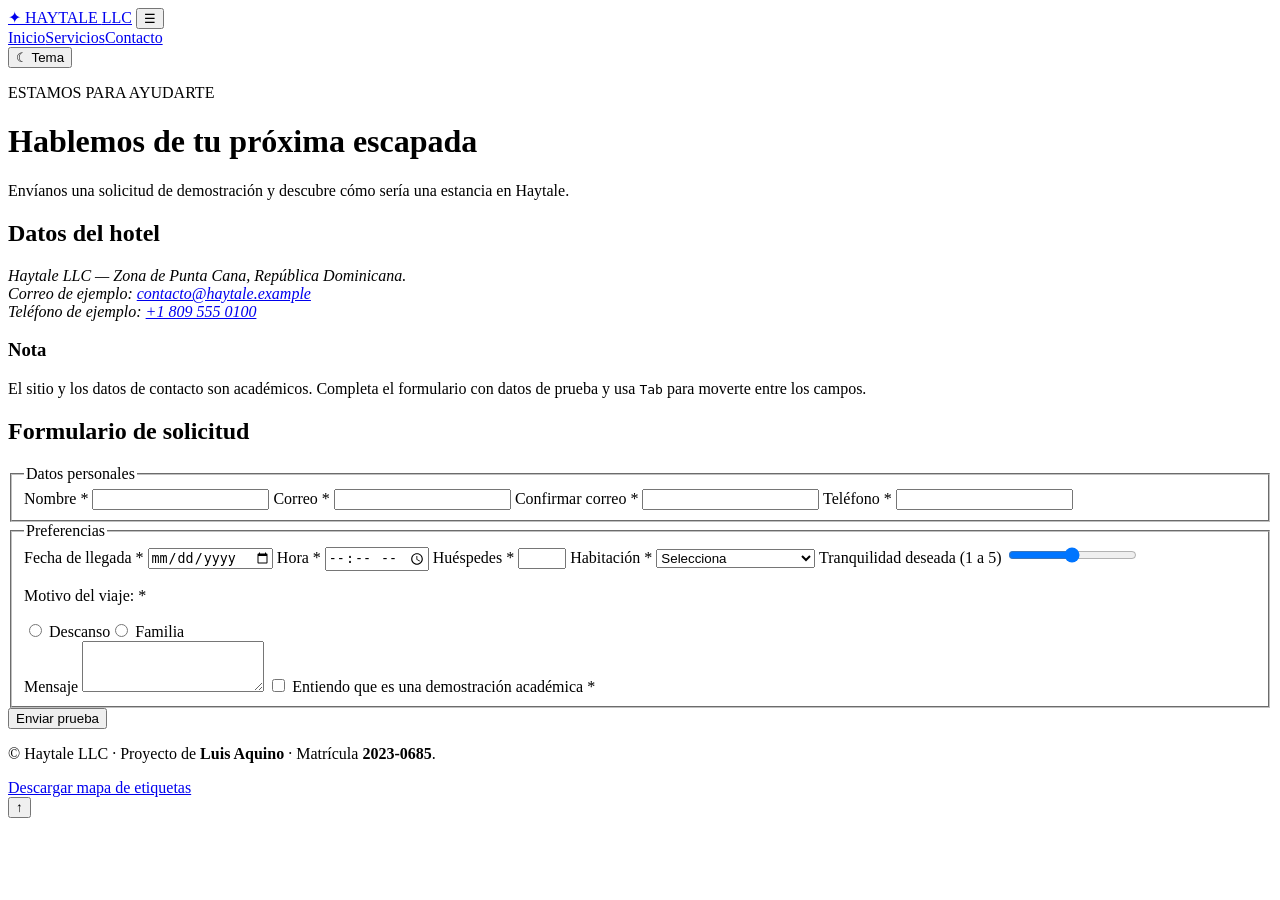
==== commit 093e25fe: "Add files via upload Implementar diseño Caribe Premium con CSS y JavaScript" ====
--- a/contacto.html
+++ b/contacto.html
@@ -5,93 +5,96 @@
   <meta name="viewport" content="width=device-width, initial-scale=1.0">
   <meta name="description" content="Información de contacto y formulario HTML5 de Haytale LLC.">
   <title>Contacto | Haytale LLC</title>
-  <link rel="stylesheet" href="styles.css">
-  <script src="script.js" defer></script>
+  <link rel="stylesheet" href="css/estilos.css">
+  <script src="js/app.js" defer></script>
 </head>
 <body>
-  <header>
-    <p class="marca">Haytale LLC</p>
-    <nav aria-label="Menú principal">
-      <a href="index.html">Inicio</a>
-      <a href="servicios.html">Servicios</a>
-      <a href="contacto.html">Contacto</a>
-    </nav>
+  <header class="cabecera"><div class="barra contenedor">
+    <a class="marca" href="index.html" aria-label="Haytale LLC, ir al inicio"><span class="marca-icono" aria-hidden="true">✦</span> HAYTALE <span>LLC</span></a>
+    <button class="menu-boton" type="button" aria-label="Abrir menú" aria-controls="menu-principal" aria-expanded="false">☰</button>
+    <nav class="navegacion" id="menu-principal" aria-label="Menú principal"><a href="index.html">Inicio</a><a href="servicios.html">Servicios</a><a href="contacto.html" aria-current="page">Contacto</a></nav>
+    <button class="tema-boton" type="button" aria-label="Activar modo oscuro" aria-pressed="false">☾ <span>Tema</span></button>
+  </div>
   </header>
 
-  <main>
-    <h1>Contacto</h1>
-    <section>
+  <main class="contenedor pagina-interior">
+    <p class="eyebrow">ESTAMOS PARA AYUDARTE</p>
+    <h1>Hablemos de tu próxima escapada</h1>
+    <p class="intro">Envíanos una solicitud de demostración y descubre cómo sería una estancia en Haytale.</p>
+    <div class="contacto-columnas"><div>
+    <section class="seccion">
       <h2>Datos del hotel</h2>
       <address>
         Haytale LLC — Zona de Punta Cana, República Dominicana.<br>
         Correo de ejemplo: <a href="mailto:contacto@haytale.example">contacto@haytale.example</a><br>
         Teléfono de ejemplo: <a href="tel:+18095550100">+1 809 555 0100</a>
       </address>
-      <aside>
+      <aside class="panel">
         <h3>Nota</h3>
         <p>El sitio y los datos de contacto son académicos. Completa el formulario con datos de prueba y usa <kbd>Tab</kbd> para moverte entre los campos.</p>
       </aside>
-    </section>
+    </section></div><div>
 
-    <section id="formulario">
+    <section class="seccion formulario-seccion" id="formulario">
       <h2>Formulario de solicitud</h2>
-      <form id="solicitud">
+      <form id="solicitud" novalidate>
         <fieldset>
           <legend>Datos personales</legend>
           <label for="nombre">Nombre *</label>
-          <input id="nombre" name="nombre" type="text" required minlength="3">
+          <input id="nombre" name="nombre" type="text" required minlength="3" autocomplete="name" aria-describedby="error-nombre"><span class="error" id="error-nombre"></span>
 
           <label for="correo">Correo *</label>
-          <input id="correo" name="correo" type="email" required>
+          <input id="correo" name="correo" type="email" required autocomplete="email" aria-describedby="error-correo"><span class="error" id="error-correo"></span>
+
+          <label for="confirmar-correo">Confirmar correo *</label>
+          <input id="confirmar-correo" name="confirmarCorreo" type="email" required autocomplete="email" aria-describedby="error-confirmar-correo"><span class="error" id="error-confirmar-correo"></span>
 
           <label for="telefono">Teléfono *</label>
-          <input id="telefono" name="telefono" type="tel" required pattern="[0-9()+ .-]{7,20}" title="Entre 7 y 20 caracteres, usando números y símbolos telefónicos.">
+          <input id="telefono" name="telefono" type="tel" required pattern="[0-9()+ .-]{7,20}" autocomplete="tel" title="Número dominicano con código 809, 829 u 849." aria-describedby="error-telefono"><span class="error" id="error-telefono"></span>
         </fieldset>
 
         <fieldset>
           <legend>Preferencias</legend>
           <label for="fecha">Fecha de llegada *</label>
-          <input id="fecha" name="fecha" type="date" required>
+          <input id="fecha" name="fecha" type="date" required aria-describedby="error-fecha"><span class="error" id="error-fecha"></span>
 
           <label for="hora">Hora *</label>
-          <input id="hora" name="hora" type="time" required>
+          <input id="hora" name="hora" type="time" required aria-describedby="error-hora"><span class="error" id="error-hora"></span>
 
           <label for="personas">Huéspedes *</label>
-          <input id="personas" name="personas" type="number" min="1" max="12" required>
+          <input id="personas" name="personas" type="number" min="1" max="12" required aria-describedby="error-personas"><span class="error" id="error-personas"></span>
 
           <label for="habitacion">Habitación *</label>
-          <select id="habitacion" name="habitacion" required>
+          <select id="habitacion" name="habitacion" required aria-describedby="error-habitacion">
             <option value="">Selecciona</option>
             <optgroup label="Habitaciones">
-              <option value="clasica">Clásica</option>
-              <option value="vista">Con vista</option>
+              <option value="clasica">Habitación Clásica</option>
+              <option value="vista">Habitación con Vista</option>
             </optgroup>
             <optgroup label="Familiares">
-              <option value="suite">Suite</option>
+              <option value="suite">Suite Familiar</option>
             </optgroup>
           </select>
+          <span class="error" id="error-habitacion"></span>
 
           <label for="tranquilidad">Tranquilidad deseada (1 a 5)</label>
           <input id="tranquilidad" name="tranquilidad" type="range" min="1" max="5" value="3">
 
-          <p>Motivo del viaje:</p>
-          <label for="descanso"><input id="descanso" name="motivo" type="radio" value="descanso" required> Descanso</label>
-          <label for="familia"><input id="familia" name="motivo" type="radio" value="familia"> Familia</label>
+          <p>Motivo del viaje: *</p>
+          <div class="opciones"><label for="descanso"><input id="descanso" name="motivo" type="radio" value="descanso" required aria-describedby="error-motivo"> Descanso</label><label for="familia"><input id="familia" name="motivo" type="radio" value="familia"> Familia</label></div><span class="error" id="error-motivo"></span>
 
           <label for="mensaje">Mensaje</label>
           <textarea id="mensaje" name="mensaje" rows="3" minlength="10"></textarea>
 
-          <label for="acepto"><input id="acepto" name="acepto" type="checkbox" required> Entiendo que es una demostración académica *</label>
+          <label for="acepto" class="check"><input id="acepto" name="acepto" type="checkbox" required aria-describedby="error-acepto"> Entiendo que es una demostración académica *</label><span class="error" id="error-acepto"></span>
         </fieldset>
         <button type="submit">Enviar prueba</button>
-        <p id="resultado" role="status" aria-live="polite"></p>
+        <div id="resultado" class="resultado" role="status" aria-live="polite"></div>
       </form>
-    </section>
+    </section></div></div>
   </main>
 
-  <footer>
-    <p>Proyecto integrador de <strong>Luis Aquino</strong> · Matrícula <strong>2023-0685</strong>.</p>
-    <a href="README.md" download>Descargar mapa de etiquetas</a>
-  </footer>
+  <footer class="pie"><div class="contenedor pie-contenido"><p>© <span class="anio"></span> Haytale LLC · Proyecto de <strong>Luis Aquino</strong> · Matrícula <strong>2023-0685</strong>.</p><a href="README.md" download>Descargar mapa de etiquetas</a></div></footer>
+  <button class="volver-arriba" type="button" aria-label="Volver arriba">↑</button>
 </body>
 </html>
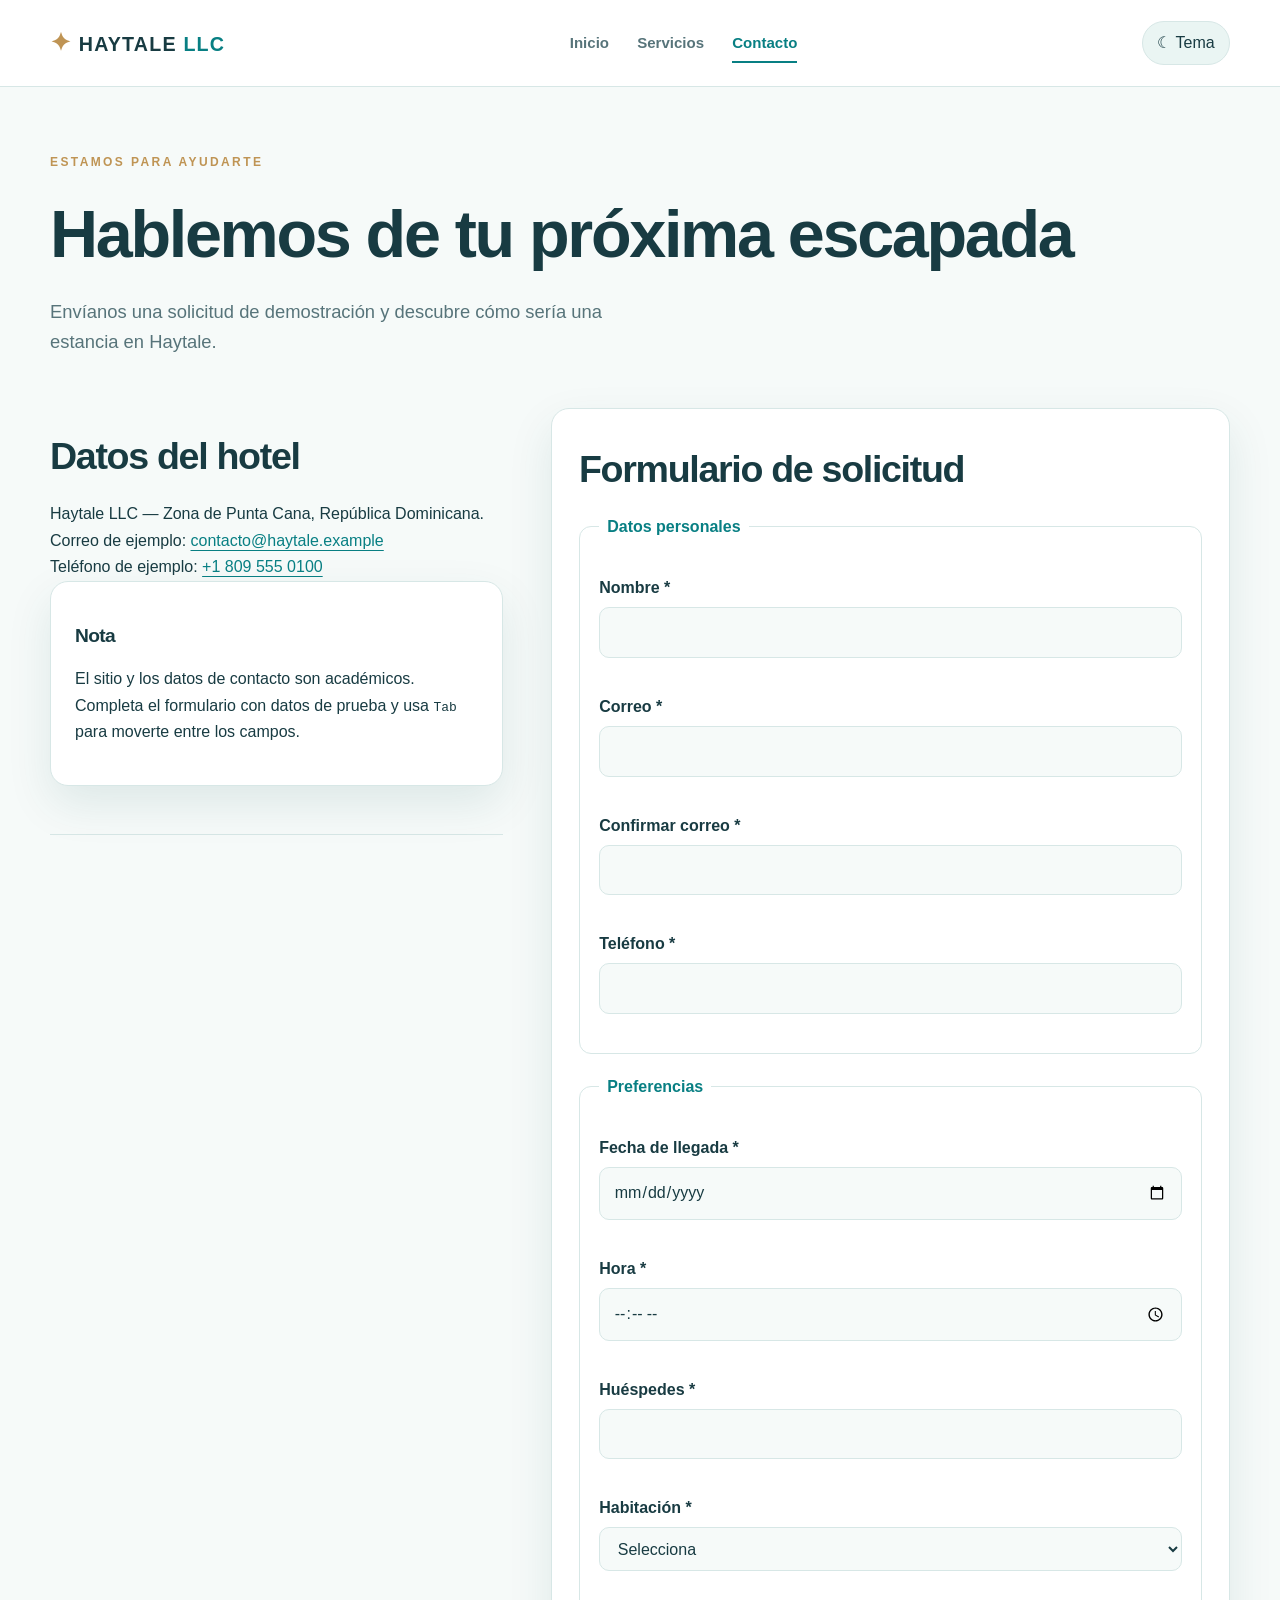
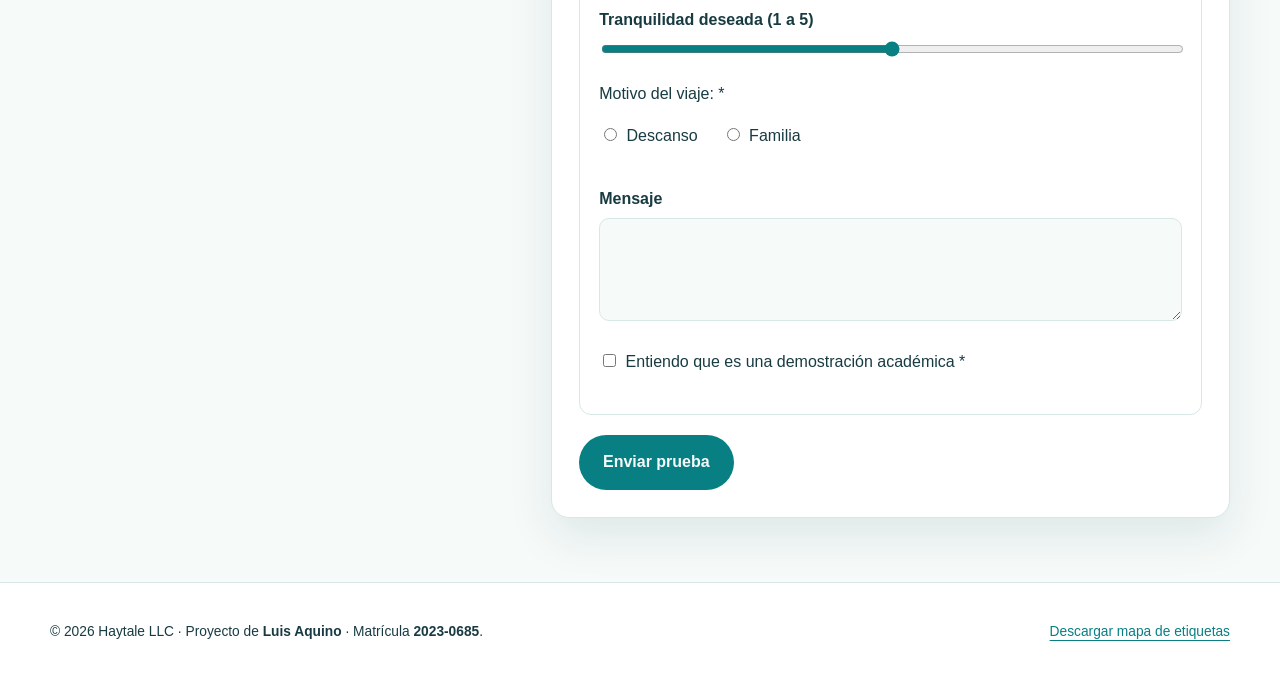
==== commit 8cdfc355: "Add files via upload Reorganizar imágenes y actualizar documentación técnica" ====
--- a/contacto.html
+++ b/contacto.html
@@ -5,6 +5,7 @@
   <meta name="viewport" content="width=device-width, initial-scale=1.0">
   <meta name="description" content="Información de contacto y formulario HTML5 de Haytale LLC.">
   <title>Contacto | Haytale LLC</title>
+  <link rel="icon" href="img/favicon.svg" type="image/svg+xml">
   <link rel="stylesheet" href="css/estilos.css">
   <script src="js/app.js" defer></script>
 </head>
--- a/css/estilos.css
+++ b/css/estilos.css
@@ -0,0 +1,157 @@
+/* 1. Variables: la paleta completa cambia con el tema */
+:root {
+  --fondo: #f6faf9; --superficie: #ffffff; --superficie-alt: #eaf5f3;
+  --texto: #183b42; --texto-suave: #57747a; --primario: #087f83;
+  --primario-hover: #075f64; --linea: #d7e7e6; --dorado: #bf9454;
+  --error: #bc3548; --exito: #126a51; --sombra: 0 18px 45px rgb(11 77 80 / 10%);
+  --fuente: "Trebuchet MS", Arial, sans-serif; --espacio: 1.25rem; --radio: 18px;
+}
+body.oscuro {
+  --fondo: #0b2028; --superficie: #122f37; --superficie-alt: #1a3d45;
+  --texto: #eff9f7; --texto-suave: #b5d2d1; --primario: #51d0c9;
+  --primario-hover: #80e0d7; --linea: #32545c; --dorado: #edc68d;
+  --error: #ff9aa7; --exito: #95e4ba; --sombra: 0 18px 45px rgb(0 0 0 / 22%);
+}
+
+/* 2. Base y accesibilidad */
+*, *::before, *::after { box-sizing: border-box; }
+html { scroll-behavior: smooth; }
+body { margin: 0; min-height: 100vh; display: flex; flex-direction: column; background: var(--fondo); color: var(--texto); font-family: var(--fuente); line-height: 1.65; }
+main { flex: 1; }
+a { color: var(--primario); text-underline-offset: 4px; }
+img, iframe, audio { max-width: 100%; }
+img { display: block; height: auto; }
+h1, h2, h3 { line-height: 1.16; letter-spacing: -.035em; }
+h1 { font-size: clamp(2.5rem, 5.2vw, 5rem); margin: .35em 0; }
+h2 { font-size: clamp(1.65rem, 3vw, 2.35rem); margin: .3em 0 .6em; }
+h3 { font-size: 1.2rem; }
+button, input, select, textarea { font: inherit; }
+button, .boton { cursor: pointer; }
+:focus-visible { outline: 3px solid var(--dorado); outline-offset: 3px; }
+.contenedor { width: min(1180px, calc(100% - 48px)); margin-inline: auto; }
+.eyebrow { color: var(--dorado); font-size: .75rem; font-weight: 800; letter-spacing: .2em; text-transform: uppercase; }
+.intro { font-size: 1.15rem; max-width: 60ch; color: var(--texto-suave); }
+.seccion { padding-block: 3rem; border-bottom: 1px solid var(--linea); }
+small, figcaption { color: var(--texto-suave); }
+mark { background: #f4deaa; padding-inline: .2em; }
+blockquote { border-left: 4px solid var(--dorado); margin: 2rem 0; padding: .1rem 0 .1rem 1.3rem; color: var(--texto-suave); }
+blockquote footer { font-size: .86rem; }
+pre { max-width: 100%; overflow-x: auto; background: var(--superficie-alt); padding: 1rem; border-radius: 12px; }
+figure { margin: 0; }
+
+/* 3. Header y navegación Flexbox */
+.cabecera { background: var(--superficie); border-bottom: 1px solid var(--linea); position: relative; z-index: 10; }
+.barra { min-height: 86px; display: flex; align-items: center; justify-content: space-between; gap: 1.5rem; }
+.marca { white-space: nowrap; text-decoration: none; color: var(--texto); font-weight: 900; font-size: 1.23rem; letter-spacing: .06em; }
+.marca > span:last-child { color: var(--primario); }
+.marca-icono { color: var(--dorado); font-size: 1.55rem; }
+.navegacion { display: flex; align-items: center; justify-content: center; gap: clamp(.7rem, 2.2vw, 2rem); }
+.navegacion a { color: var(--texto-suave); font-size: .94rem; font-weight: 700; text-decoration: none; position: relative; transition: color .2s ease; }
+.navegacion a::after { content: ""; position: absolute; height: 2px; left: 0; right: 100%; bottom: -8px; background: var(--primario); transition: right .22s ease; }
+.navegacion a:hover, .navegacion a[aria-current="page"] { color: var(--primario); }
+.navegacion a:hover::after, .navegacion a[aria-current="page"]::after { right: 0; }
+.tema-boton, .menu-boton { border: 1px solid var(--linea); color: var(--texto); background: var(--superficie-alt); border-radius: 30px; padding: .48rem .9rem; transition: transform .2s, background .2s; }
+.tema-boton:hover, .menu-boton:hover { transform: translateY(-2px); background: var(--linea); }
+.menu-boton { display: none; }
+
+/* 4. Portada y dos columnas main/aside */
+.hero { display: grid; grid-template-columns: .95fr 1.05fr; align-items: center; gap: clamp(2rem, 5vw, 5rem); padding-block: 4.5rem; }
+.hero h1 em { font-style: normal; color: var(--primario); }
+.hero-texto { padding-block: 1rem; }
+.hero-acciones { display: flex; flex-wrap: wrap; align-items: center; gap: 1.3rem; margin-top: 2rem; }
+.boton, form button[type="submit"] { display: inline-flex; align-items: center; justify-content: center; gap: 1rem; background: var(--primario); color: var(--fondo); border: 0; border-radius: 40px; padding: .9rem 1.5rem; text-decoration: none; font-weight: 800; transition: transform .22s, background .22s, box-shadow .22s; }
+.boton:hover, form button[type="submit"]:hover { background: var(--primario-hover); transform: translateY(-3px); box-shadow: var(--sombra); }
+.enlace-secundario { font-weight: 700; }
+.hero-imagen { background: var(--superficie-alt); padding: .6rem; border-radius: 30px; box-shadow: var(--sombra); overflow: hidden; }
+.hero-imagen img { width: 100%; aspect-ratio: 5 / 4; object-fit: cover; border-radius: 23px; }
+.hero-imagen figcaption { font-size: .78rem; text-align: center; padding-top: .5rem; }
+.portada-columnas { display: grid; grid-template-columns: minmax(0, 2fr) minmax(260px, 1fr); gap: 4rem; align-items: start; }
+.panel-lateral, .panel { padding: 1.5rem; background: var(--superficie); border: 1px solid var(--linea); border-radius: var(--radio); box-shadow: var(--sombra); }
+.panel-lateral { margin-top: 3rem; }
+.dato-destacado { border-top: 1px solid var(--linea); margin-top: 1.5rem; padding-top: 1rem; display: grid; }
+.dato-destacado span { font-size: 3rem; font-weight: 900; color: var(--primario); line-height: 1; }
+details { padding-top: .6rem; }
+summary { cursor: pointer; font-weight: 700; }
+iframe { display: block; width: 100%; height: 320px; border: 1px solid var(--linea); border-radius: var(--radio); }
+
+/* 5. Catálogo Grid y tarjetas generadas por JavaScript */
+.pagina-interior { padding-top: 3.4rem; }
+.introduccion-servicios { display: grid; grid-template-columns: 1.5fr 1fr; gap: 1.6rem; align-items: start; }
+.introduccion-servicios > h2 { grid-column: 1 / -1; }
+.introduccion-servicios img { border-radius: 12px; width: 100%; }
+.filtros { display: flex; gap: 1rem; flex-wrap: wrap; margin: 1.5rem 0 1rem; }
+.campo-busqueda { flex: 1 1 230px; }
+.campo-busqueda label { display: block; font-size: .85rem; font-weight: 800; margin-bottom: .3rem; }
+.contador { color: var(--texto-suave); }
+.catalogo-grid { display: grid; grid-template-columns: repeat(auto-fit, minmax(min(100%, 255px), 1fr)); gap: 1.4rem; }
+.tarjeta { background: var(--superficie); border: 1px solid var(--linea); border-radius: var(--radio); overflow: hidden; box-shadow: var(--sombra); transition: transform .25s ease, box-shadow .25s ease; }
+.tarjeta:hover { transform: translateY(-7px); box-shadow: 0 20px 42px rgb(3 56 62 / 17%); }
+.tarjeta img { width: 100%; aspect-ratio: 16 / 10; object-fit: cover; background: var(--superficie-alt); }
+.tarjeta-cuerpo { padding: 1.25rem; }
+.tarjeta-cuerpo h3 { margin: .4rem 0; }
+.tarjeta-cuerpo p { margin: .4rem 0 1.2rem; color: var(--texto-suave); }
+.categoria { color: var(--dorado); text-transform: uppercase; letter-spacing: .1em; font-size: .72rem; font-weight: 800; }
+.precio { font-weight: 900; color: var(--primario); }
+.sin-resultados { background: var(--superficie-alt); padding: 2rem; border-radius: var(--radio); text-align: center; }
+
+/* 6. Tabla de datos */
+.tabla { overflow-x: auto; max-width: 100%; border-radius: var(--radio); border: 1px solid var(--linea); }
+table { border-collapse: collapse; width: 100%; min-width: 680px; text-align: left; background: var(--superficie); }
+caption { caption-side: top; background: var(--superficie-alt); color: var(--texto); padding: 1rem; font-weight: 800; text-align: left; }
+th, td { border-bottom: 1px solid var(--linea); padding: .9rem 1rem; }
+thead, tfoot { background: var(--superficie-alt); }
+tbody tr:nth-child(even) { background: var(--superficie-alt); }
+dt { font-weight: 800; }
+dd { margin: 0 0 .7rem; }
+
+/* 7. Formulario, foco, errores y confirmación */
+.contacto-columnas { display: grid; grid-template-columns: minmax(250px, .8fr) minmax(0, 1.2fr); gap: 3rem; align-items: start; }
+.contacto-columnas address { font-style: normal; overflow-wrap: anywhere; }
+.formulario-seccion { background: var(--superficie); padding: 1.7rem; border: 1px solid var(--linea); border-radius: var(--radio); box-shadow: var(--sombra); margin-top: 2rem; }
+fieldset { border: 1px solid var(--linea); border-radius: 12px; padding: 1.2rem; margin: 1.2rem 0; min-width: 0; }
+legend { color: var(--primario); font-weight: 900; padding: 0 .5rem; }
+fieldset > label:not(.check) { display: block; font-weight: 700; margin-top: 1rem; margin-bottom: .35rem; }
+input:not([type="radio"]):not([type="checkbox"]):not([type="range"]), select, textarea { width: 100%; min-width: 0; border: 1px solid var(--linea); border-radius: 10px; padding: .7rem .85rem; background: var(--fondo); color: var(--texto); }
+input[type="range"] { width: 100%; accent-color: var(--primario); }
+input[type="email"] { letter-spacing: .01em; }
+.opciones { display: flex; flex-wrap: wrap; gap: 1.5rem; }
+.opciones label, .check { display: flex; align-items: baseline; gap: .4rem; }
+.check { margin-top: 1.2rem; }
+input[type="checkbox"], input[type="radio"] { accent-color: var(--primario); }
+.invalido { border-color: var(--error) !important; box-shadow: 0 0 0 1px var(--error); }
+.error { display: block; min-height: 1.05rem; color: var(--error); font-size: .78rem; margin-top: .2rem; }
+.resultado:not(:empty) { margin-top: 1rem; padding: 1rem; border: 1px solid var(--exito); color: var(--exito); border-radius: 12px; background: var(--superficie-alt); }
+
+/* 8. Pie de página y botón flotante */
+.pie { margin-top: 4rem; background: var(--superficie); border-top: 1px solid var(--linea); }
+.pie-contenido { padding-block: 1.5rem; display: flex; justify-content: space-between; align-items: center; gap: 1rem; flex-wrap: wrap; font-size: .86rem; }
+.volver-arriba { position: fixed; bottom: 1.5rem; right: 1.5rem; width: 44px; height: 44px; border-radius: 50%; border: 0; background: var(--primario); color: var(--fondo); box-shadow: var(--sombra); opacity: 0; visibility: hidden; transform: translateY(10px); transition: opacity .2s, transform .2s, visibility .2s; }
+.volver-arriba.visible { opacity: 1; visibility: visible; transform: translateY(0); }
+
+/* 9. Tableta: reorganización de columnas y menú */
+@media (max-width: 768px) {
+  .barra { min-height: 72px; gap: .65rem; flex-wrap: wrap; }
+  .marca { margin-right: auto; font-size: 1rem; }
+  .menu-boton { display: inline-flex; align-items: center; justify-content: center; }
+  .navegacion { display: none; flex-basis: 100%; order: 4; flex-direction: column; align-items: stretch; padding: 1rem 0; border-top: 1px solid var(--linea); }
+  .navegacion.abierta { display: flex; }
+  .navegacion a { padding: .5rem; }
+  .navegacion a::after { display: none; }
+  .hero, .portada-columnas, .contacto-columnas { grid-template-columns: 1fr; gap: 1.5rem; }
+  .hero { padding-block: 2.5rem; }
+  .panel-lateral { margin-top: 0; }
+  .introduccion-servicios { grid-template-columns: 1fr; }
+}
+
+/* 10. Teléfonos pequeños: un solo flujo y controles completos */
+@media (max-width: 480px) {
+  .contenedor { width: min(100% - 28px, 1180px); }
+  .tema-boton span { display: none; }
+  .hero-acciones { align-items: stretch; flex-direction: column; }
+  .boton { width: 100%; }
+  .seccion { padding-block: 2rem; }
+  .formulario-seccion { padding: 1rem; }
+  fieldset { padding: .75rem; }
+  .pie-contenido { flex-direction: column; align-items: flex-start; }
+}
+@media (prefers-reduced-motion: reduce) { html { scroll-behavior: auto; } *, *::before, *::after { transition-duration: .01ms !important; } }
